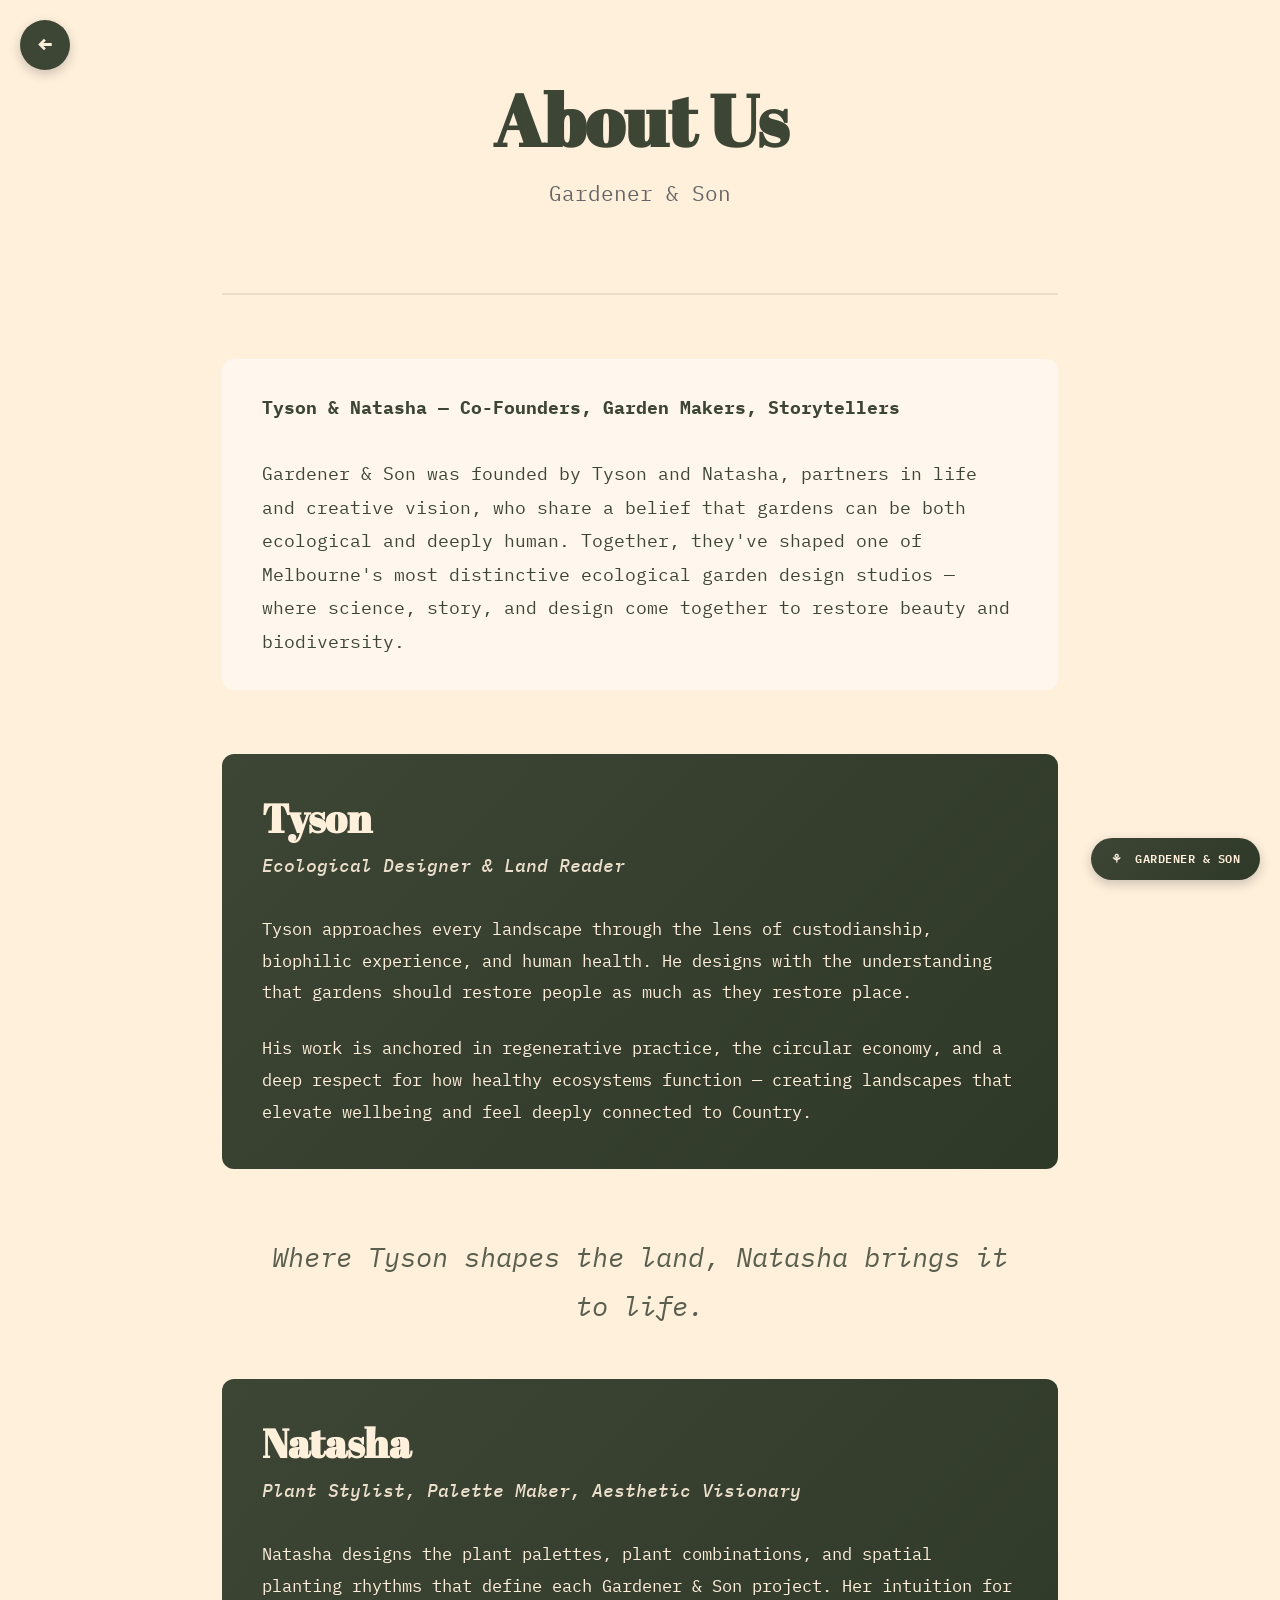
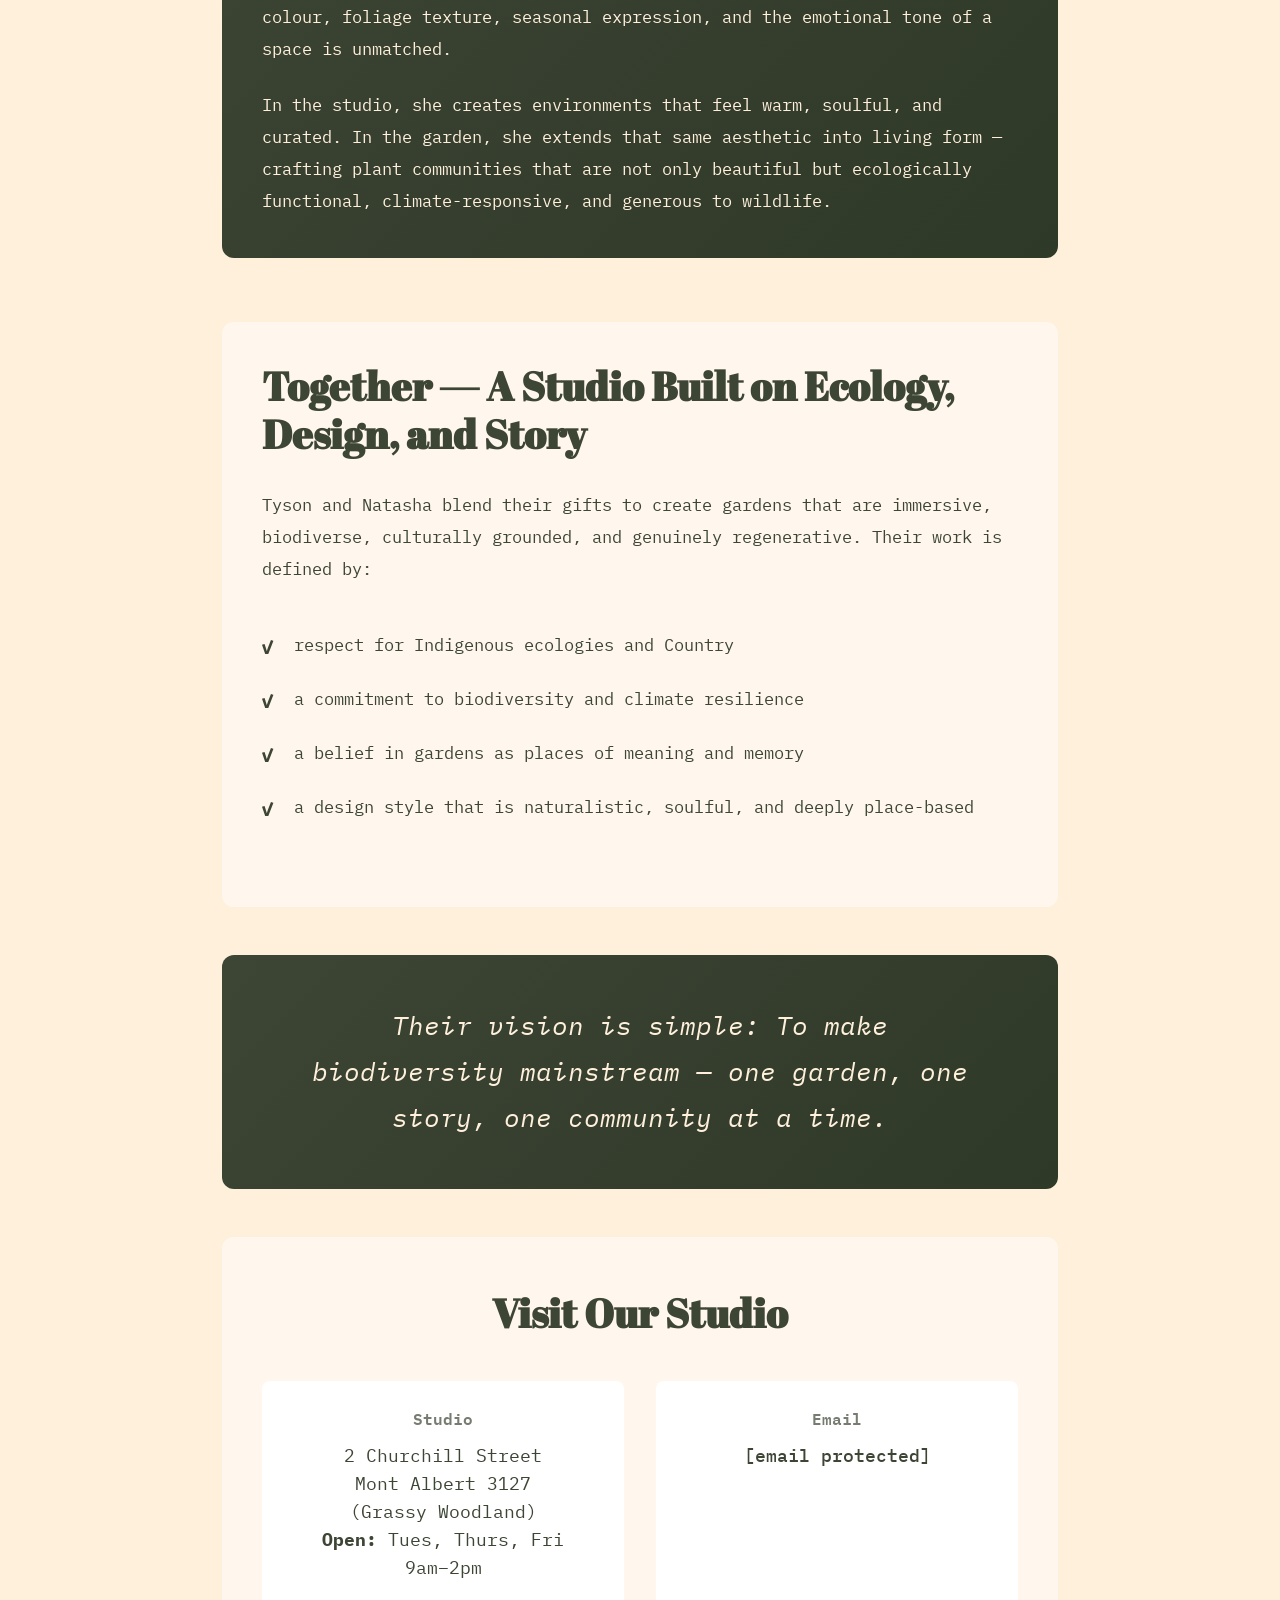
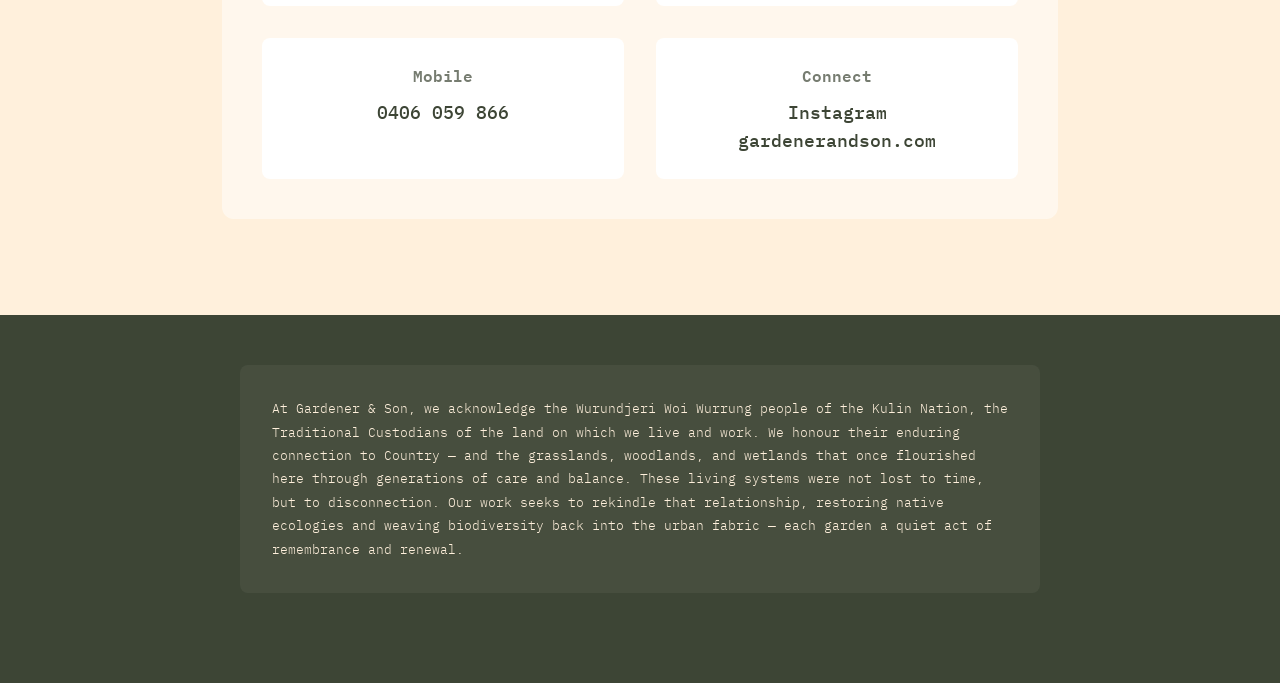
==== about.html @ 7e611cc6 "Create about.html" ====
<!DOCTYPE html>
<html lang="en">
<head>
  <meta charset="UTF-8"/>
  <meta name="viewport" content="width=device-width, initial-scale=1.0"/>
  
  <!-- PWA Configuration -->
  <link rel="manifest" href="manifest.json">
  <meta name="theme-color" content="#3d4535">
  <meta name="apple-mobile-web-app-capable" content="yes">
  <meta name="apple-mobile-web-app-status-bar-style" content="black-translucent">
  <meta name="apple-mobile-web-app-title" content="Ecological Garden">
  <link rel="apple-touch-icon" href="icon-192.png">
  
  <title>About Us | Gardener & Son</title>
  <link
    href="https://fonts.googleapis.com/css2?family=Abril+Fatface&family=IBM+Plex+Mono:wght@300;400;500;700&display=swap"
    rel="stylesheet"
  />
  <style>
    * {
      margin: 0;
      padding: 0;
      box-sizing: border-box;
    }

    body {
      font-family: "IBM Plex Mono", monospace;
      background-color: #fff0dc;
      color: #3d4535;
      line-height: 1.8;
      -webkit-font-smoothing: antialiased;
      -moz-osx-font-smoothing: grayscale;
    }

    /* Back Button */
    .back-button {
      position: fixed;
      top: 20px;
      left: 20px;
      z-index: 1000;
      width: 50px;
      height: 50px;
      background-color: #3d4535;
      border-radius: 50%;
      display: flex;
      justify-content: center;
      align-items: center;
      cursor: pointer;
      transition: all 0.3s ease;
      box-shadow: 0 4px 12px rgba(0, 0, 0, 0.2);
      text-decoration: none;
      color: #fff0dc;
      font-size: 24px;
      font-weight: bold;
    }

    .back-button:hover {
      transform: scale(1.05);
      background-color: #2f3928;
    }

    /* Brand Badge */
    .brand-badge {
      position: fixed;
      bottom: 20px;
      right: 20px;
      background: linear-gradient(135deg, #3d4535 0%, #2f3928 100%);
      color: #fff0dc;
      padding: 10px 20px;
      border-radius: 50px;
      font-size: 0.75rem;
      font-weight: 600;
      text-decoration: none;
      box-shadow: 0 4px 12px rgba(0, 0, 0, 0.2);
      z-index: 999;
      transition: all 0.3s ease;
      letter-spacing: 0.5px;
      text-transform: uppercase;
    }

    .brand-badge:hover {
      transform: scale(1.05);
      box-shadow: 0 6px 16px rgba(0, 0, 0, 0.3);
    }

    .brand-badge::before {
      content: "⚘ ";
      margin-right: 5px;
    }

    /* Container */
    .container {
      max-width: 900px;
      margin: 0 auto;
      padding: 5rem 2rem 3rem;
    }

    /* Hero Section */
    .hero {
      text-align: center;
      margin-bottom: 4rem;
      padding-bottom: 3rem;
      border-bottom: 2px solid rgba(61, 69, 53, 0.1);
    }

    h1 {
      font-family: "Abril Fatface", serif;
      font-size: clamp(2.5rem, 8vw, 4.5rem);
      color: #3d4535;
      margin-bottom: 1rem;
      letter-spacing: 0px;
      line-height: 1.1;
    }

    .subtitle {
      font-size: clamp(1rem, 2.5vw, 1.3rem);
      color: #666;
      font-weight: 400;
      margin-bottom: 2rem;
    }

    /* Intro Section */
    .intro {
      background: rgba(255, 255, 255, 0.5);
      padding: 2rem 2.5rem;
      border-radius: 12px;
      margin-bottom: 4rem;
      font-size: 1.1rem;
      line-height: 1.9;
    }

    /* Profile Sections */
    .profile {
      margin-bottom: 4rem;
      padding: 2.5rem;
      background: linear-gradient(135deg, #3d4535 0%, #2f3928 100%);
      color: #fff0dc;
      border-radius: 12px;
    }

    .profile h2 {
      font-family: "Abril Fatface", serif;
      font-size: clamp(1.8rem, 5vw, 2.5rem);
      margin-bottom: 0.5rem;
      letter-spacing: 0px;
      line-height: 1.2;
    }

    .profile h3 {
      font-size: 1.1rem;
      font-weight: 500;
      margin-bottom: 2rem;
      opacity: 0.9;
      font-style: italic;
    }

    .profile p {
      font-size: 1.05rem;
      line-height: 1.9;
      margin-bottom: 1.5rem;
    }

    .profile p:last-child {
      margin-bottom: 0;
    }

    /* Transition text between profiles */
    .transition-text {
      text-align: center;
      font-size: clamp(1.3rem, 3vw, 1.7rem);
      font-style: italic;
      color: #3d4535;
      margin: 3rem 0;
      padding: 0 2rem;
      opacity: 0.85;
    }

    /* Together Section */
    .together {
      background: rgba(255, 255, 255, 0.5);
      padding: 2.5rem;
      border-radius: 12px;
      margin-bottom: 3rem;
    }

    .together h2 {
      font-family: "Abril Fatface", serif;
      font-size: clamp(1.8rem, 5vw, 2.5rem);
      color: #3d4535;
      margin-bottom: 2rem;
      letter-spacing: 0px;
      line-height: 1.2;
    }

    .together p {
      font-size: 1.05rem;
      line-height: 1.9;
      margin-bottom: 1.5rem;
    }

    .together ul {
      list-style: none;
      padding: 0;
      margin: 2rem 0;
    }

    .together ul li {
      font-size: 1.05rem;
      line-height: 1.8;
      padding: 0.75rem 0;
      padding-left: 2rem;
      position: relative;
    }

    .together ul li::before {
      content: "✓";
      position: absolute;
      left: 0;
      color: #3d4535;
      font-weight: bold;
      font-size: 1.2rem;
    }

    /* Vision */
    .vision {
      text-align: center;
      padding: 3rem 2rem;
      background: linear-gradient(135deg, #3d4535 0%, #2f3928 100%);
      color: #fff0dc;
      border-radius: 12px;
      margin-bottom: 3rem;
    }

    .vision p {
      font-size: clamp(1.2rem, 3vw, 1.6rem);
      line-height: 1.8;
      font-style: italic;
      max-width: 700px;
      margin: 0 auto;
    }

    /* Contact Info Section */
    .contact-info-section {
      background: rgba(255, 255, 255, 0.5);
      padding: 2.5rem;
      border-radius: 12px;
      margin-bottom: 3rem;
      text-align: center;
    }

    .contact-info-section h2 {
      font-family: "Abril Fatface", serif;
      font-size: clamp(1.8rem, 5vw, 2.5rem);
      color: #3d4535;
      margin-bottom: 2rem;
      letter-spacing: 0px;
    }

    .contact-details {
      display: grid;
      grid-template-columns: repeat(auto-fit, minmax(250px, 1fr));
      gap: 2rem;
      margin-top: 2rem;
    }

    .contact-item {
      padding: 1.5rem;
      background: white;
      border-radius: 8px;
    }

    .contact-item h3 {
      font-size: 1rem;
      font-weight: 600;
      margin-bottom: 0.5rem;
      opacity: 0.7;
    }

    .contact-item p {
      font-size: 1.1rem;
      line-height: 1.6;
    }

    .contact-item a {
      color: #3d4535;
      text-decoration: none;
      font-weight: 500;
    }

    .contact-item a:hover {
      opacity: 0.7;
    }

    /* Footer - matching evc-map page exactly */
    footer {
      margin-top: 0;
      padding: 50px 20px;
      background-color: #3d4535;
      color: #fff0dc;
      text-align: center;
    }

    footer .acknowledgement {
      max-width: 800px;
      margin: 0 auto;
      padding: 2rem;
      background-color: rgba(255, 240, 220, 0.05);
      border-radius: 8px;
      text-align: left;
      line-height: 1.8;
    }

    footer .acknowledgement p {
      font-size: 13px;
      line-height: 1.8;
      margin-bottom: 30px;
      font-weight: 300;
    }

    footer .acknowledgement p:last-child {
      margin-bottom: 0;
    }

    footer > p {
      margin-top: 40px;
      font-size: 12px;
      opacity: 0.8;
    }

    footer a {
      color: #fff0dc;
      text-decoration: underline;
      transition: opacity 0.2s ease;
    }

    footer a:hover {
      opacity: 0.8;
    }



    /* Responsive */
    @media (max-width: 768px) {
      .container {
        padding: 4rem 1.5rem 2rem;
      }

      .intro, .profile, .together, .contact-info-section {
        padding: 1.5rem;
      }

      .profile h3 {
        font-size: 1rem;
      }

      .transition-text {
        font-size: 1.2rem;
        margin: 2rem 0;
      }

      .back-button {
        width: 45px;
        height: 45px;
        font-size: 20px;
      }

      .brand-badge {
        bottom: 15px;
        right: 15px;
        font-size: 0.7rem;
        padding: 8px 16px;
      }

      .contact-details {
        grid-template-columns: 1fr;
        gap: 1rem;
      }

      footer {
        padding: 40px 15px;
      }

      footer .acknowledgement {
        padding: 1.5rem;
        margin: 0 auto;
      }

      footer .acknowledgement p {
        font-size: 14px;
        line-height: 1.7;
        margin-bottom: 20px;
      }

      footer > p {
        font-size: 13px;
        margin-top: 30px;
        padding: 0 10px;
      }
    }

    @media (max-width: 480px) {
      .container {
        padding: 3.5rem 1rem 2rem;
      }

      .intro, .profile, .together, .contact-info-section {
        padding: 1.2rem;
      }

      .transition-text {
        font-size: 1.1rem;
      }

      footer .acknowledgement {
        padding: 1.2rem;
      }

      footer .acknowledgement p {
        font-size: 13px;
        margin-bottom: 15px;
      }

      footer > p {
        font-size: 12px;
      }
    }
  </style>
</head>
<body>
  <a href="index.html" class="back-button">←</a>
  <a href="https://www.gardenerandson.com" target="_blank" class="brand-badge">Gardener & Son</a>

  <div class="container">
    <div class="hero">
      <h1>About Us</h1>
      <p class="subtitle">Gardener & Son</p>
    </div>

    <div class="intro">
      <p><strong>Tyson & Natasha — Co-Founders, Garden Makers, Storytellers</strong></p><br>
      <p>Gardener & Son was founded by Tyson and Natasha, partners in life and creative vision, who share a belief that gardens can be both ecological and deeply human. Together, they've shaped one of Melbourne's most distinctive ecological garden design studios — where science, story, and design come together to restore beauty and biodiversity.</p>
    </div>

    <div class="profile">
      <h2>Tyson</h2>
      <h3>Ecological Designer & Land Reader</h3>
      <p>Tyson approaches every landscape through the lens of custodianship, biophilic experience, and human health. He designs with the understanding that gardens should restore people as much as they restore place.</p>
      <p>His work is anchored in regenerative practice, the circular economy, and a deep respect for how healthy ecosystems function — creating landscapes that elevate wellbeing and feel deeply connected to Country.</p>
    </div>

    <p class="transition-text">Where Tyson shapes the land, Natasha brings it to life.</p>

    <div class="profile">
      <h2>Natasha</h2>
      <h3>Plant Stylist, Palette Maker, Aesthetic Visionary</h3>
      <p>Natasha designs the plant palettes, plant combinations, and spatial planting rhythms that define each Gardener & Son project. Her intuition for colour, foliage texture, seasonal expression, and the emotional tone of a space is unmatched.</p>
      <p>In the studio, she creates environments that feel warm, soulful, and curated. In the garden, she extends that same aesthetic into living form — crafting plant communities that are not only beautiful but ecologically functional, climate-responsive, and generous to wildlife.</p>
    </div>

    <div class="together">
      <h2>Together — A Studio Built on Ecology, Design, and Story</h2>
      <p>Tyson and Natasha blend their gifts to create gardens that are immersive, biodiverse, culturally grounded, and genuinely regenerative. Their work is defined by:</p>
      <ul>
        <li>respect for Indigenous ecologies and Country</li>
        <li>a commitment to biodiversity and climate resilience</li>
        <li>a belief in gardens as places of meaning and memory</li>
        <li>a design style that is naturalistic, soulful, and deeply place-based</li>
      </ul>
    </div>

    <div class="vision">
      <p>Their vision is simple: To make biodiversity mainstream — one garden, one story, one community at a time.</p>
    </div>

    <div class="contact-info-section">
      <h2>Visit Our Studio</h2>
      <div class="contact-details">
        <div class="contact-item">
          <h3>Studio</h3>
          <p>2 Churchill Street<br>Mont Albert 3127<br>(Grassy Woodland)</p>
          <p><strong>Open:</strong> Tues, Thurs, Fri<br>9am–2pm</p>
          
        </div>
        <div class="contact-item">
          <h3>Email</h3>
          <p><a href="/cdn-cgi/l/email-protection#6e060b0202012e090f1c0a0b000b1c0f000a1d0100400d0103"><span class="__cf_email__" data-cfemail="dbb3beb7b7b49bbcbaa9bfbeb5bea9bab5bfa8b4b5f5b8b4b6">[email&#160;protected]</span></a></p>
        </div>
        <div class="contact-item">
          <h3>Mobile</h3>
          <p><a href="tel:0406059866">0406 059 866</a></p>
        </div>
        <div class="contact-item">
          <h3>Connect</h3>
          <p>
            <a href="https://www.instagram.com/gardenerandson/" target="_blank">Instagram</a><br>
            <a href="https://www.gardenerandson.com" target="_blank">gardenerandson.com</a>
          </p>
        </div>
      </div>
    </div>
  </div>

  <!-- Footer - exact match from evc-map page -->
  <footer id="footer">
    <div class="acknowledgement">
      <p>
        At Gardener & Son, we acknowledge the Wurundjeri Woi Wurrung people of the Kulin Nation, the Traditional Custodians of the land on which we live and work. We honour their enduring connection to Country — and the grasslands, woodlands, and wetlands that once flourished here through generations of care and balance. These living systems were not lost to time, but to disconnection. Our work seeks to rekindle that relationship, restoring native ecologies and weaving biodiversity back into the urban fabric — each garden a quiet act of remembrance and renewal.
      </p>
    </div>
    <p>
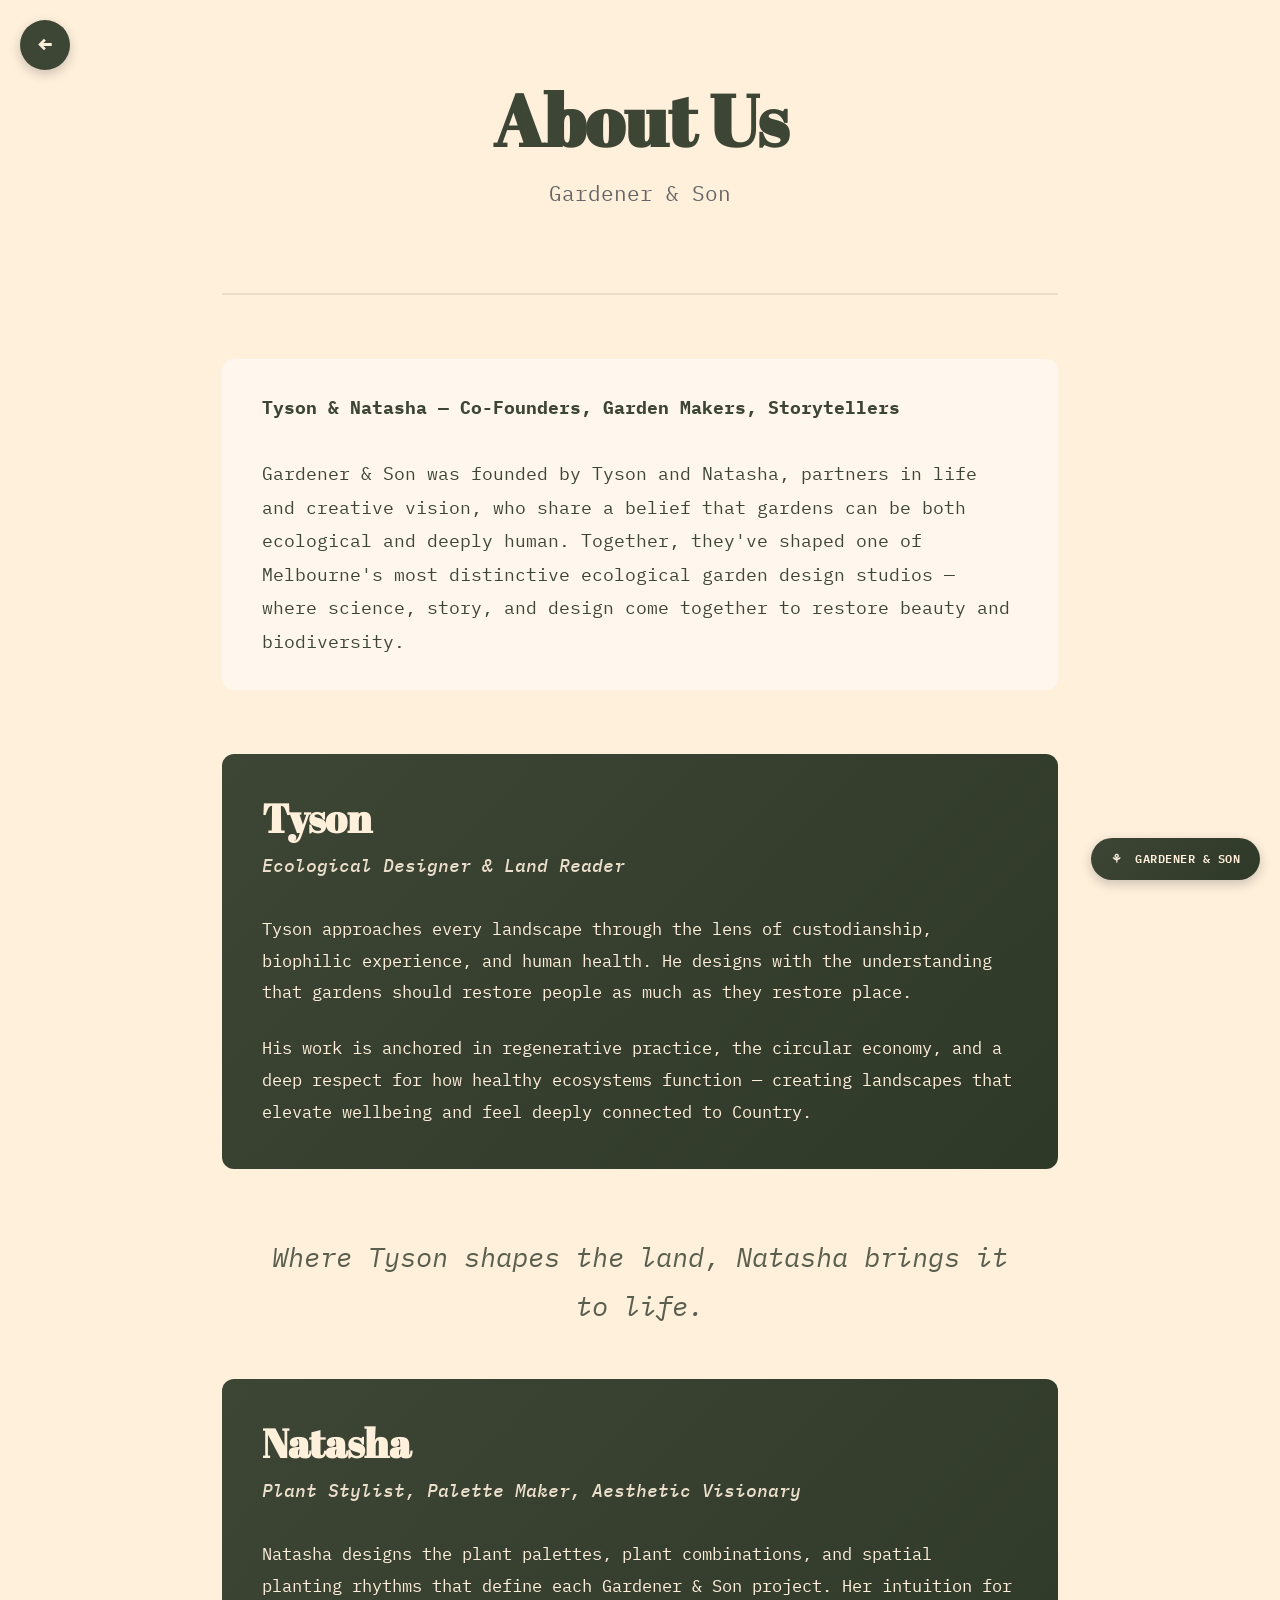
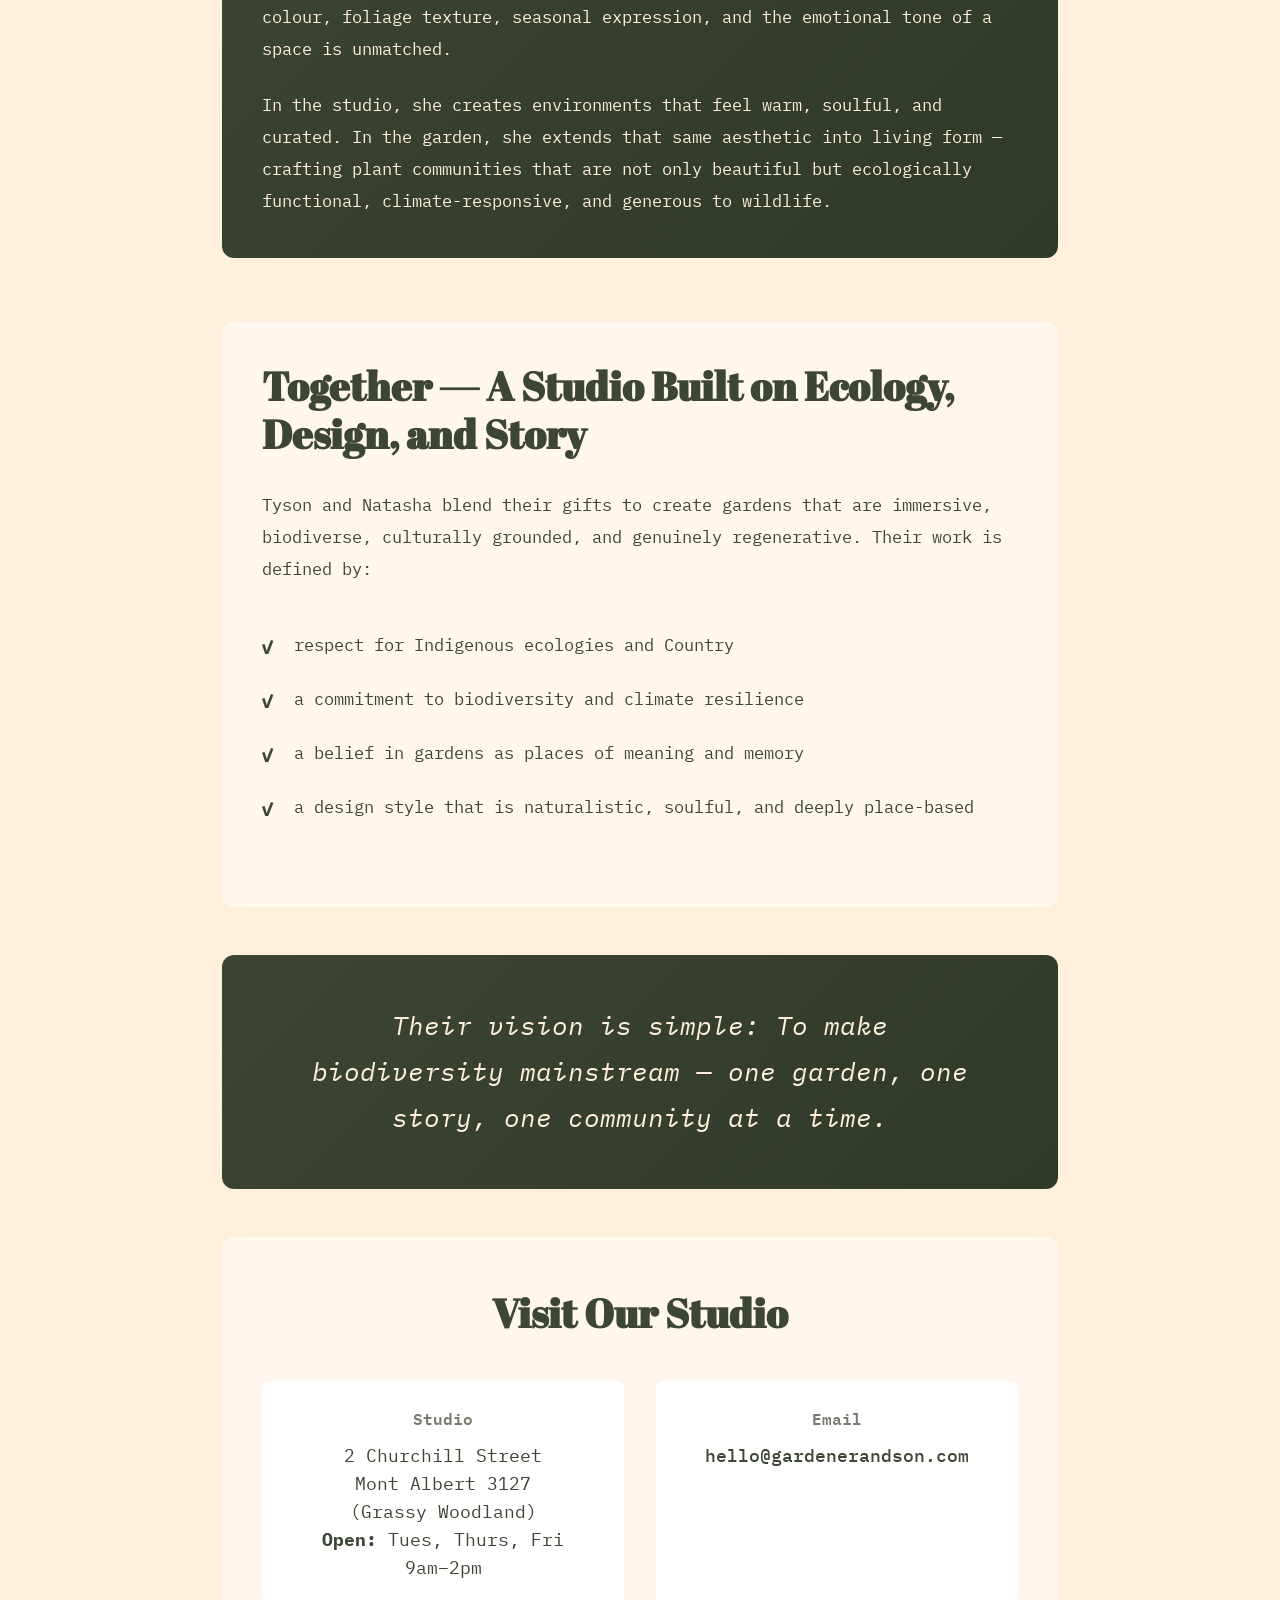
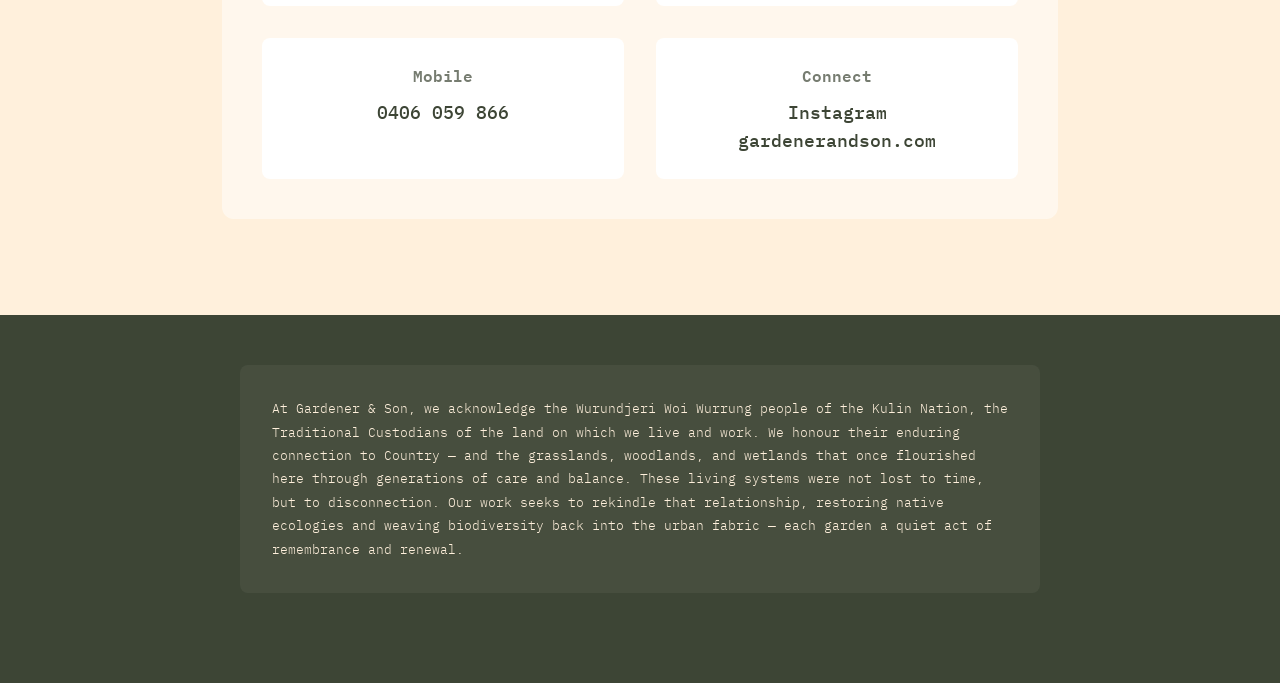
==== commit 17bb4c22: "Fix broken email links in about and contact pages - Replace Cloudflare email-protection URLs with pl" ====
--- a/about.html
+++ b/about.html
@@ -484,7 +484,7 @@
         </div>
         <div class="contact-item">
           <h3>Email</h3>
-          <p><a href="/cdn-cgi/l/email-protection#6e060b0202012e090f1c0a0b000b1c0f000a1d0100400d0103"><span class="__cf_email__" data-cfemail="dbb3beb7b7b49bbcbaa9bfbeb5bea9bab5bfa8b4b5f5b8b4b6">[email&#160;protected]</span></a></p>
+          <p><a href="mailto:hello@gardenerandson.com">hello@gardenerandson.com</a></p>
         </div>
         <div class="contact-item">
           <h3>Mobile</h3>
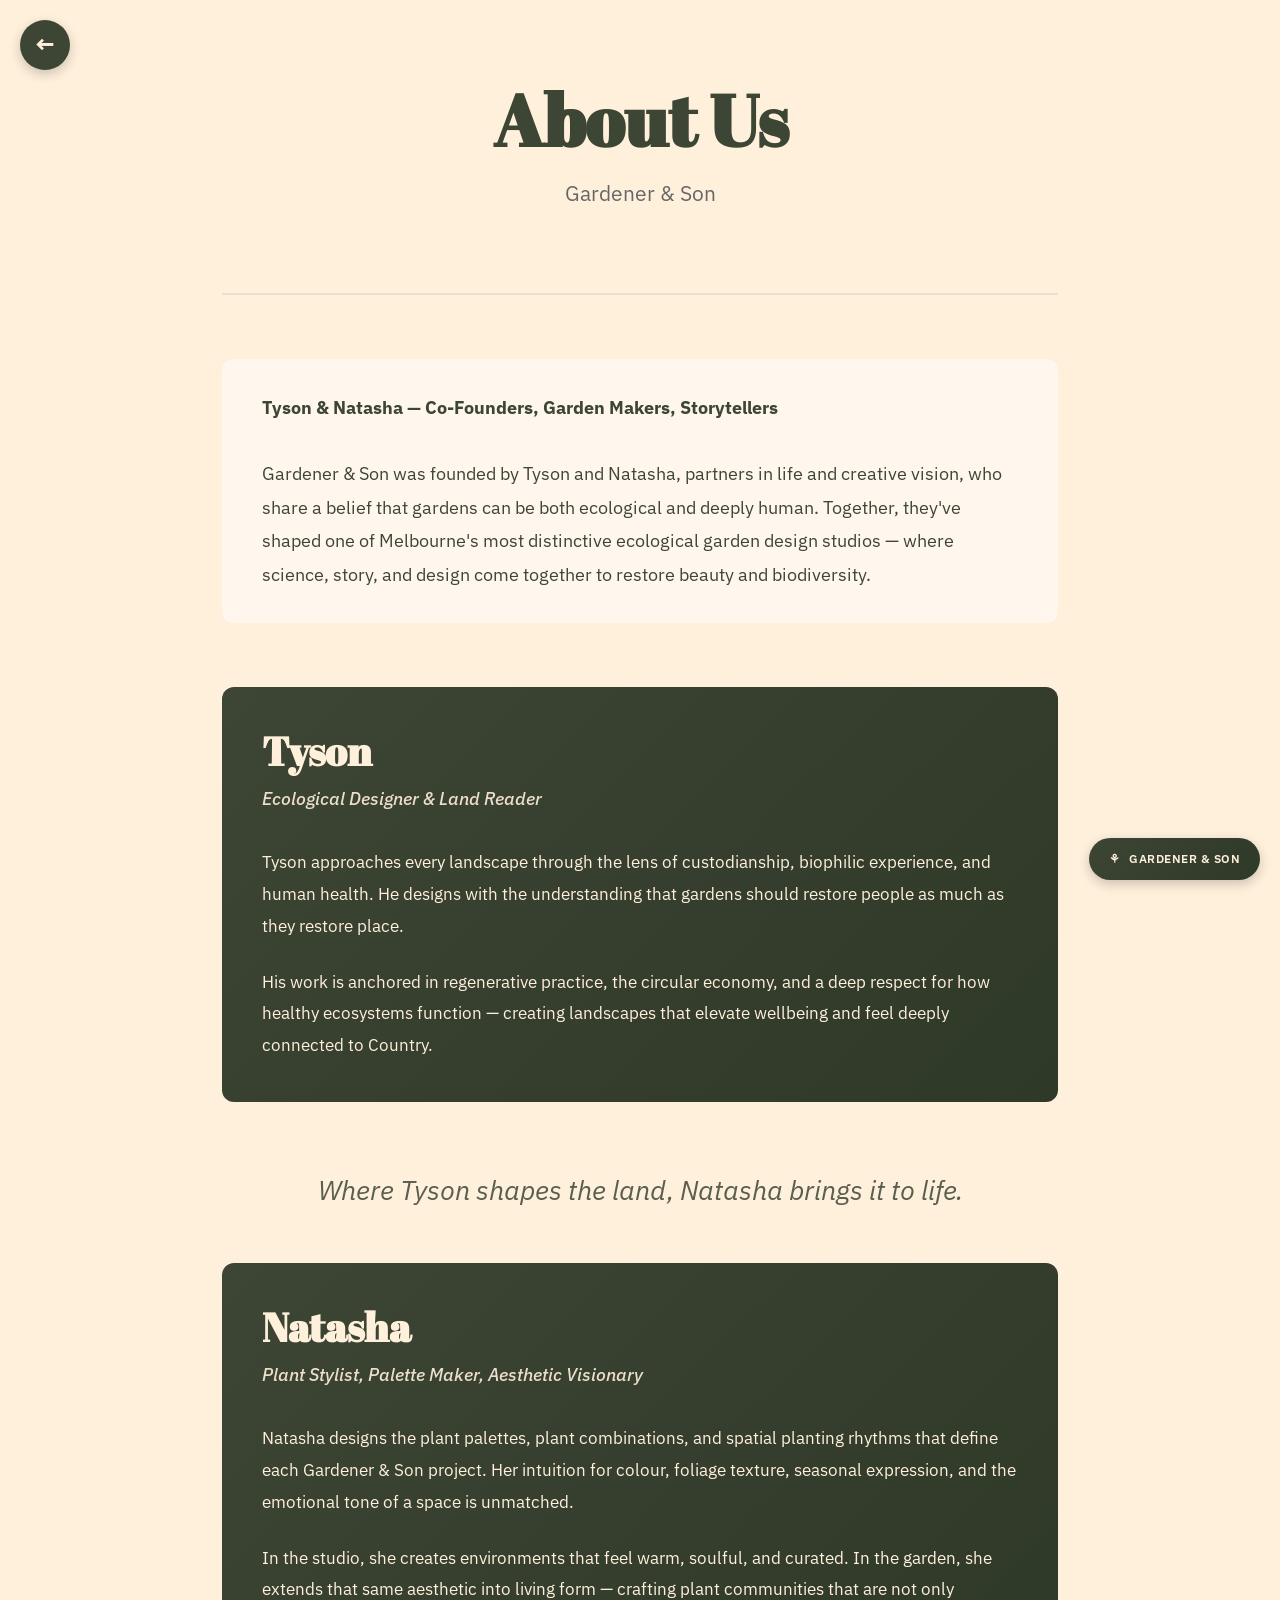
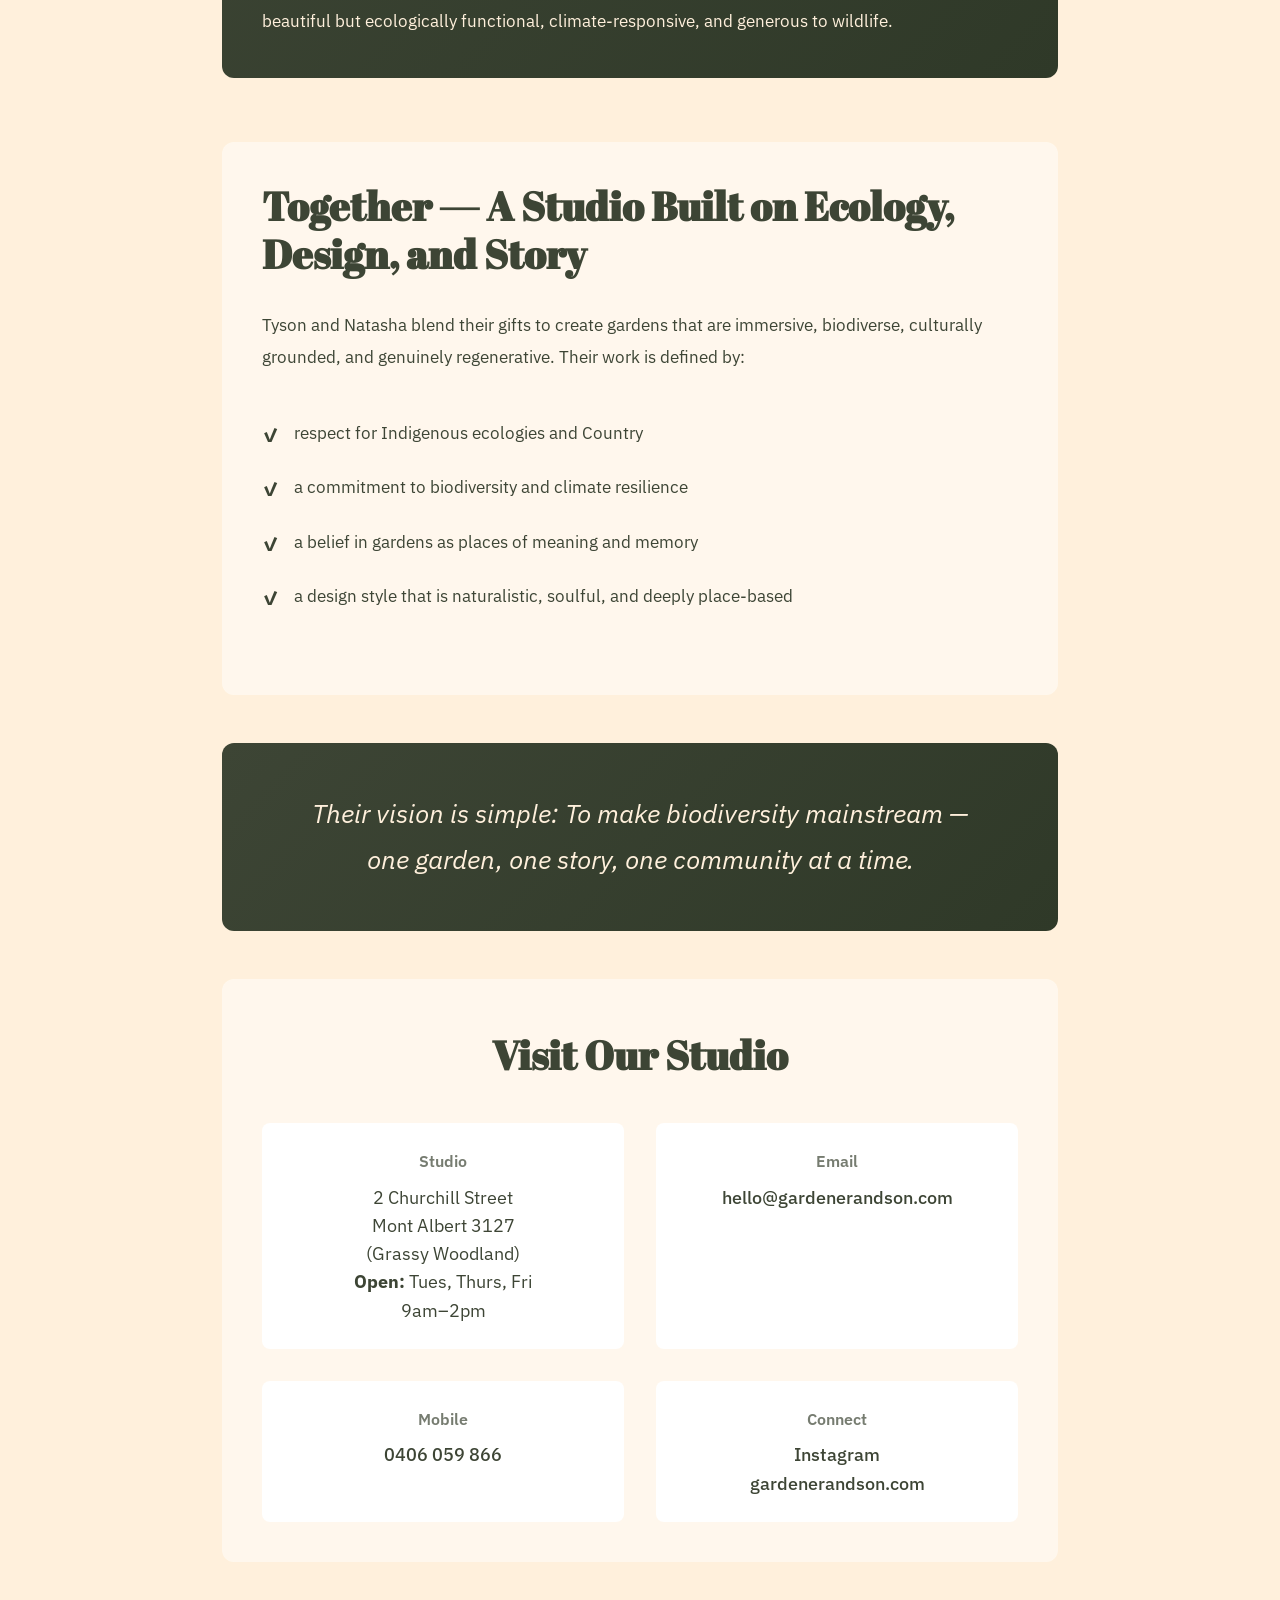
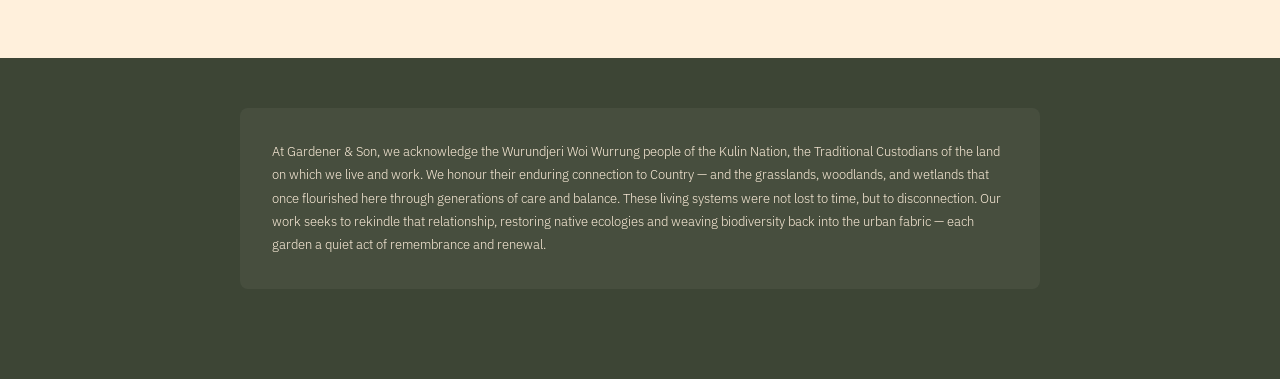
==== commit e4a6e1d6: "Load IBM Plex Sans and fix body font (Brand Fix #6) - Add IBM Plex Sans to Google Fonts import (all " ====
--- a/about.html
+++ b/about.html
@@ -14,7 +14,7 @@
   
   <title>About Us | Gardener & Son</title>
   <link
-    href="https://fonts.googleapis.com/css2?family=Abril+Fatface&family=IBM+Plex+Mono:wght@300;400;500;700&display=swap"
+    href="https://fonts.googleapis.com/css2?family=Abril+Fatface&family=IBM+Plex+Sans:wght@300;400;500;600;700&family=IBM+Plex+Mono:wght@300;400;500;700&display=swap"
     rel="stylesheet"
   />
   <style>
@@ -25,7 +25,7 @@
     }
 
     body {
-      font-family: "IBM Plex Mono", monospace;
+      font-family: "IBM Plex Sans", sans-serif;
       background-color: #fff0dc;
       color: #3d4535;
       line-height: 1.8;
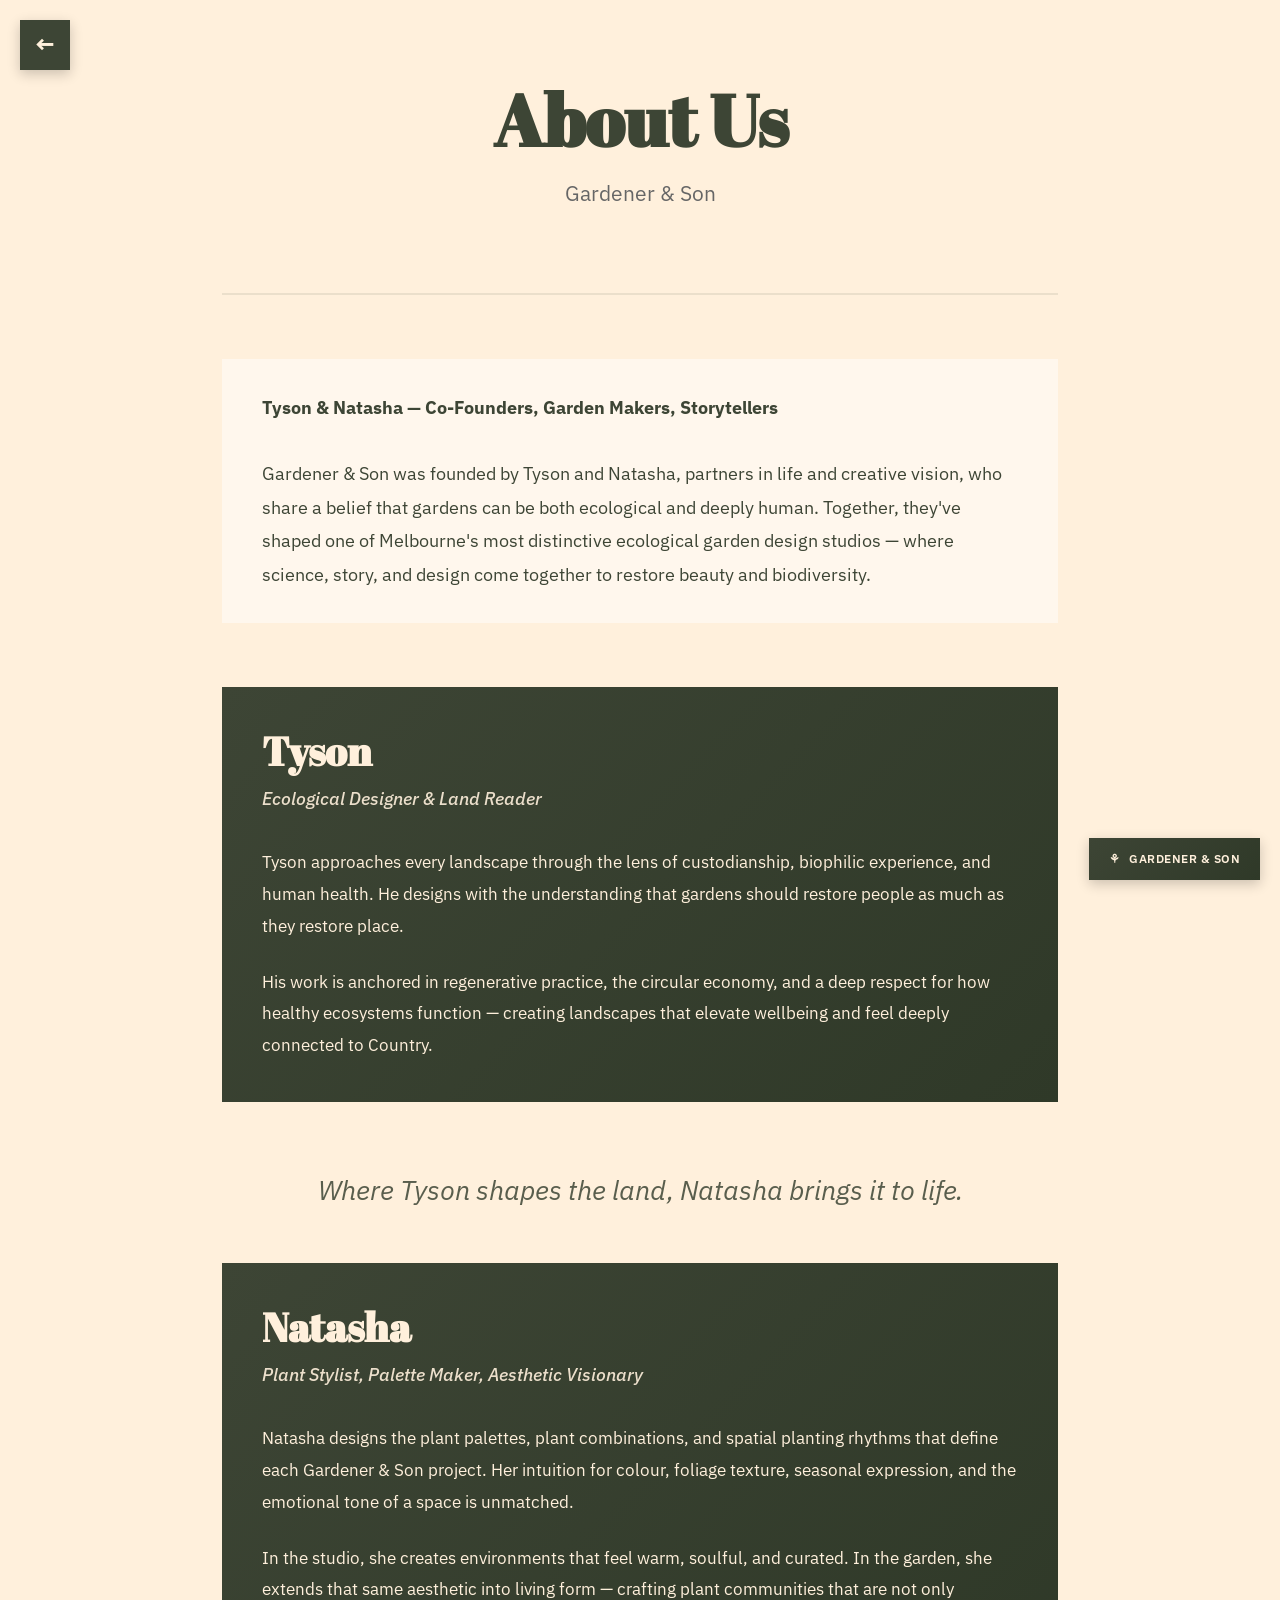
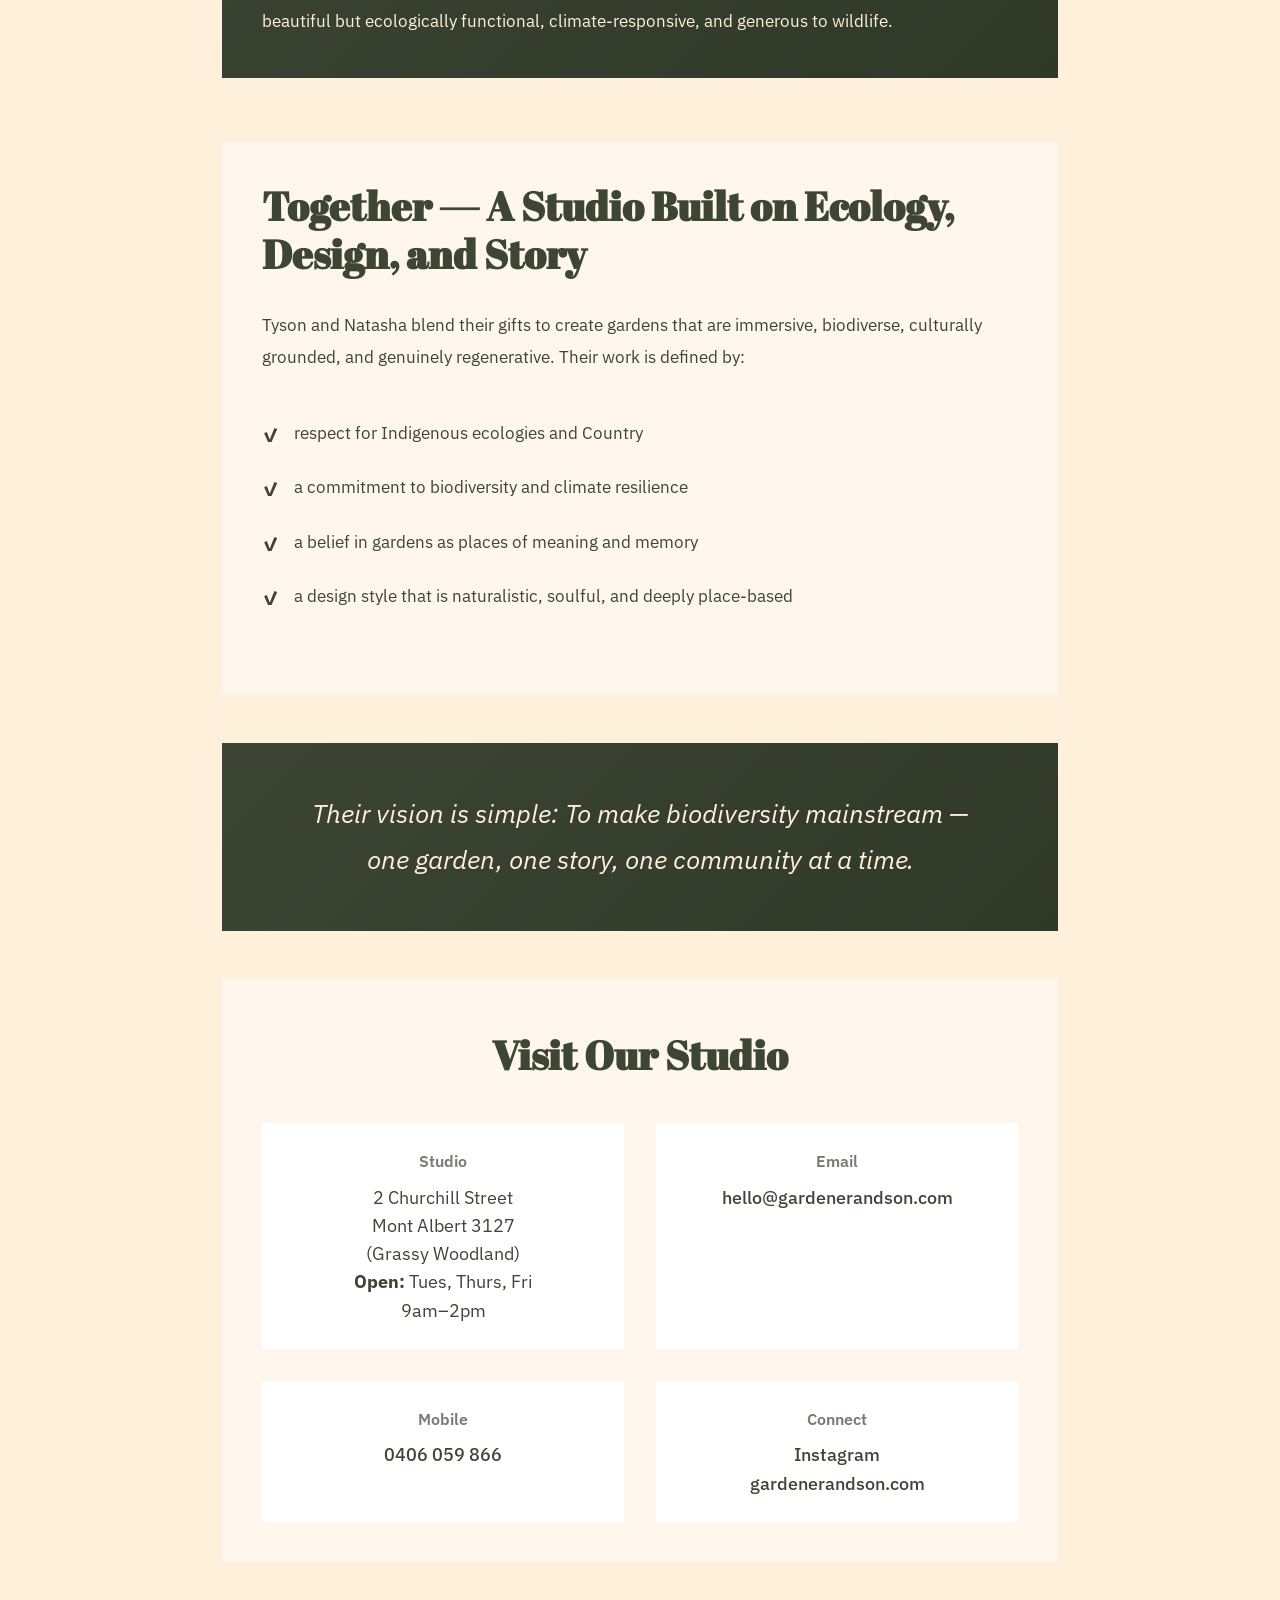
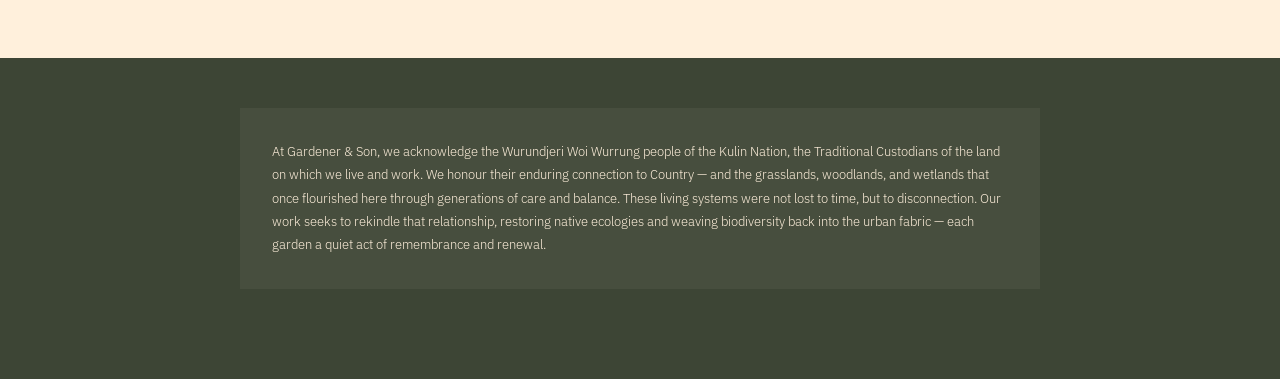
==== commit ef619007: "Fix all border-radius violations in explore, about, contact (Brand Fix) explore.html — 15 fixes: - E" ====
--- a/about.html
+++ b/about.html
@@ -42,7 +42,7 @@
       width: 50px;
       height: 50px;
       background-color: #3d4535;
-      border-radius: 50%;
+      border-radius: 0;
       display: flex;
       justify-content: center;
       align-items: center;
@@ -68,7 +68,7 @@
       background: linear-gradient(135deg, #3d4535 0%, #2f3928 100%);
       color: #fff0dc;
       padding: 10px 20px;
-      border-radius: 50px;
+      border-radius: 0;
       font-size: 0.75rem;
       font-weight: 600;
       text-decoration: none;
@@ -124,7 +124,7 @@
     .intro {
       background: rgba(255, 255, 255, 0.5);
       padding: 2rem 2.5rem;
-      border-radius: 12px;
+      border-radius: 0;
       margin-bottom: 4rem;
       font-size: 1.1rem;
       line-height: 1.9;
@@ -136,7 +136,7 @@
       padding: 2.5rem;
       background: linear-gradient(135deg, #3d4535 0%, #2f3928 100%);
       color: #fff0dc;
-      border-radius: 12px;
+      border-radius: 0;
     }
 
     .profile h2 {
@@ -180,7 +180,7 @@
     .together {
       background: rgba(255, 255, 255, 0.5);
       padding: 2.5rem;
-      border-radius: 12px;
+      border-radius: 0;
       margin-bottom: 3rem;
     }
 
@@ -228,7 +228,7 @@
       padding: 3rem 2rem;
       background: linear-gradient(135deg, #3d4535 0%, #2f3928 100%);
       color: #fff0dc;
-      border-radius: 12px;
+      border-radius: 0;
       margin-bottom: 3rem;
     }
 
@@ -244,7 +244,7 @@
     .contact-info-section {
       background: rgba(255, 255, 255, 0.5);
       padding: 2.5rem;
-      border-radius: 12px;
+      border-radius: 0;
       margin-bottom: 3rem;
       text-align: center;
     }
@@ -267,7 +267,7 @@
     .contact-item {
       padding: 1.5rem;
       background: white;
-      border-radius: 8px;
+      border-radius: 0;
     }
 
     .contact-item h3 {
@@ -306,7 +306,7 @@
       margin: 0 auto;
       padding: 2rem;
       background-color: rgba(255, 240, 220, 0.05);
-      border-radius: 8px;
+      border-radius: 0;
       text-align: left;
       line-height: 1.8;
     }
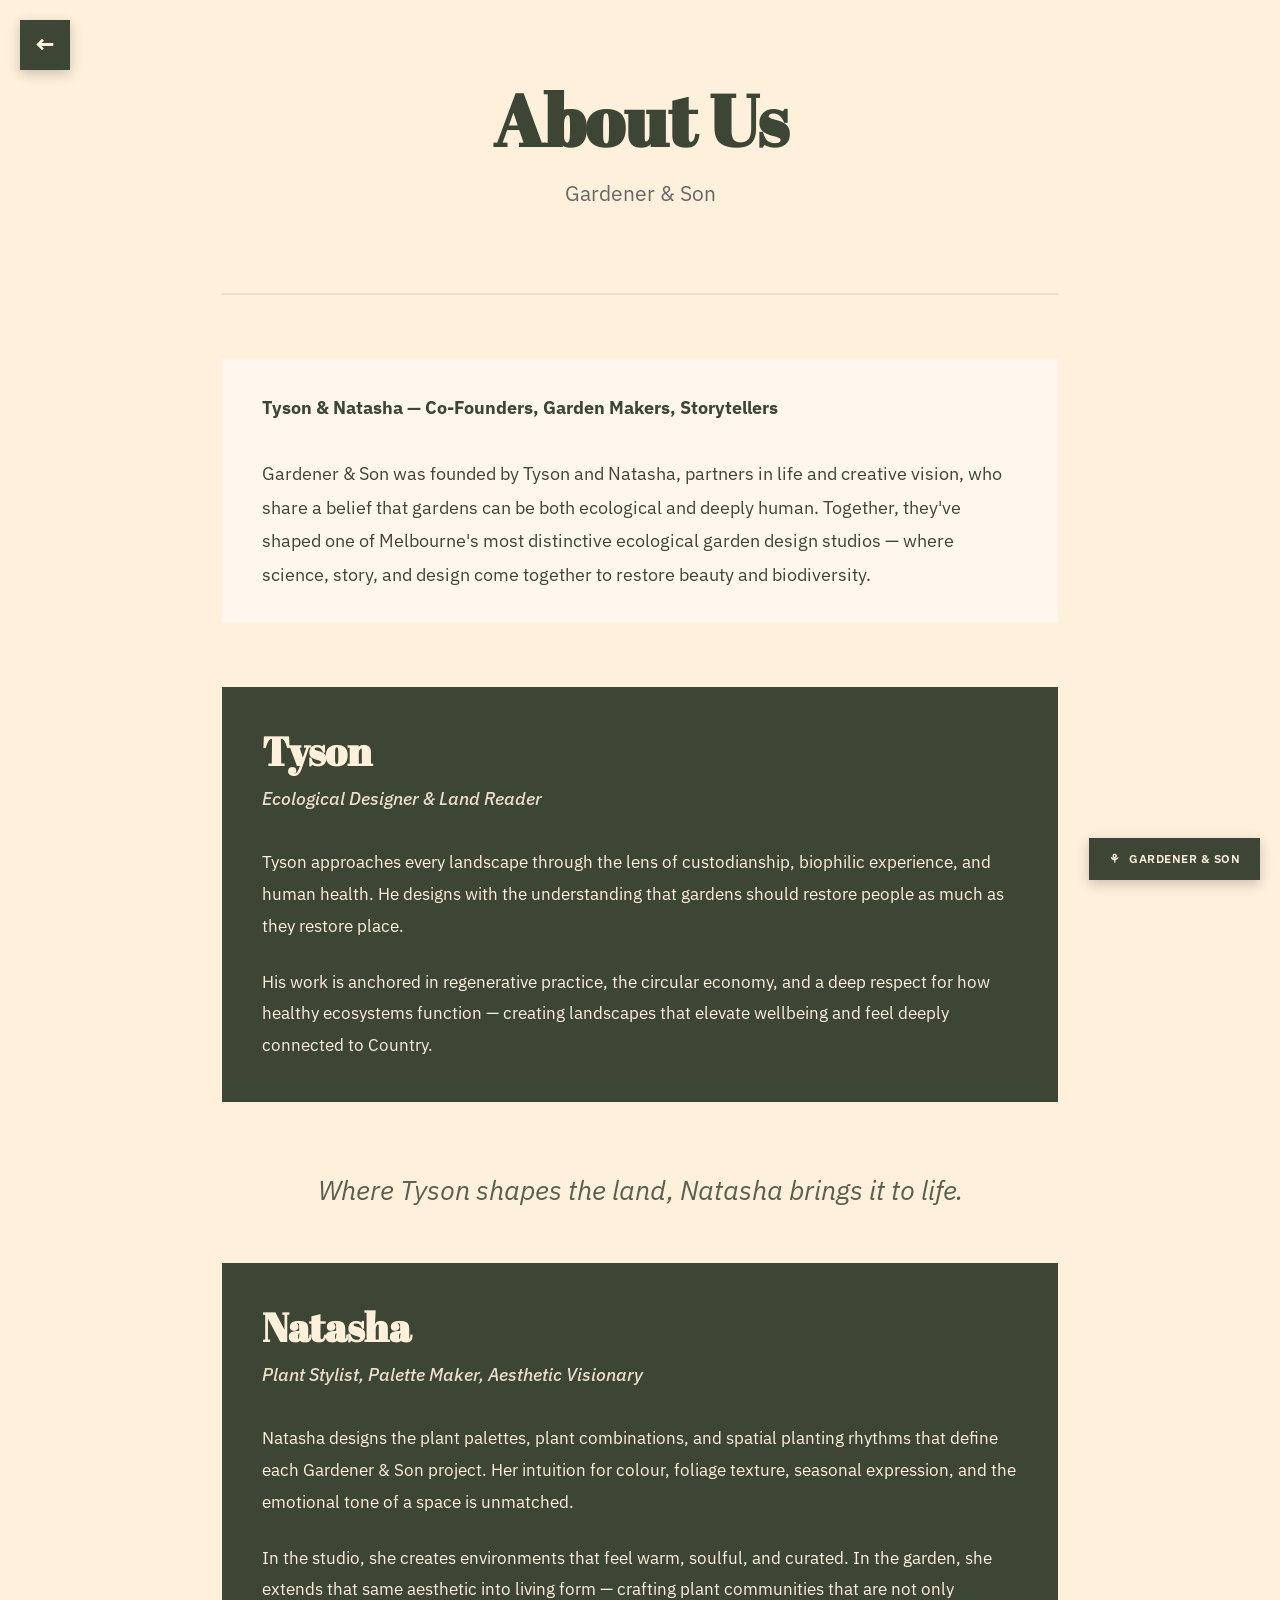
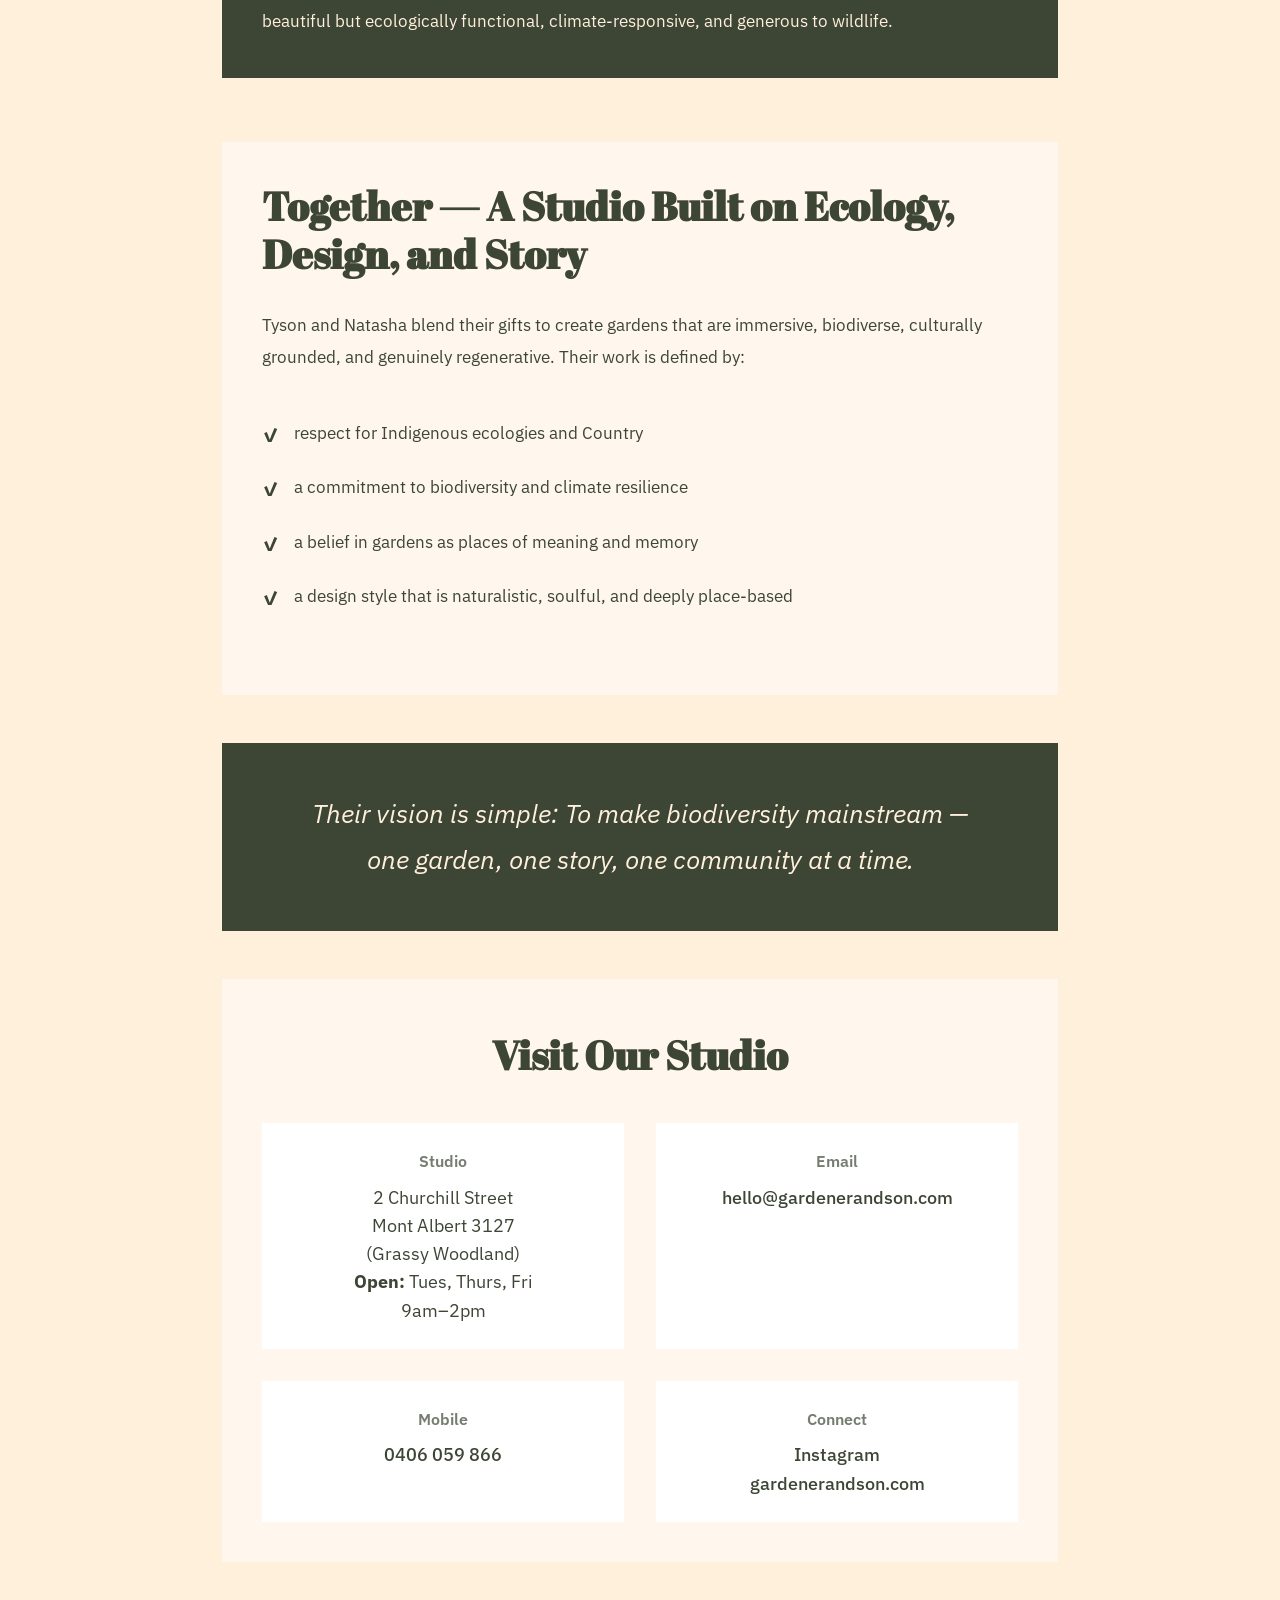
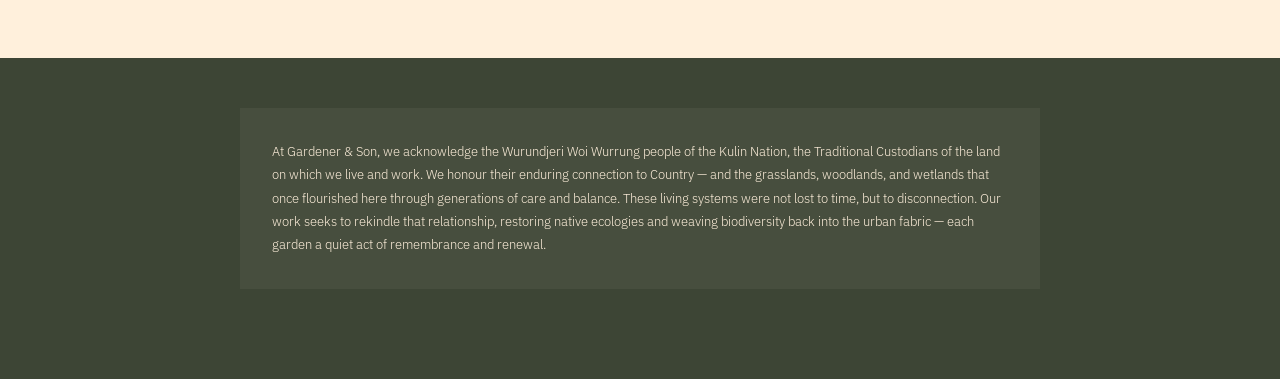
==== commit b8b8d27e: "Fix remaining border-radius and gradient violations (Brand Fix) - evc-fetch.js: 14 border-radius inl" ====
--- a/about.html
+++ b/about.html
@@ -65,7 +65,7 @@
       position: fixed;
       bottom: 20px;
       right: 20px;
-      background: linear-gradient(135deg, #3d4535 0%, #2f3928 100%);
+      background-color: #3d4535;
       color: #fff0dc;
       padding: 10px 20px;
       border-radius: 0;
@@ -134,7 +134,7 @@
     .profile {
       margin-bottom: 4rem;
       padding: 2.5rem;
-      background: linear-gradient(135deg, #3d4535 0%, #2f3928 100%);
+      background-color: #3d4535;
       color: #fff0dc;
       border-radius: 0;
     }
@@ -226,7 +226,7 @@
     .vision {
       text-align: center;
       padding: 3rem 2rem;
-      background: linear-gradient(135deg, #3d4535 0%, #2f3928 100%);
+      background-color: #3d4535;
       color: #fff0dc;
       border-radius: 0;
       margin-bottom: 3rem;
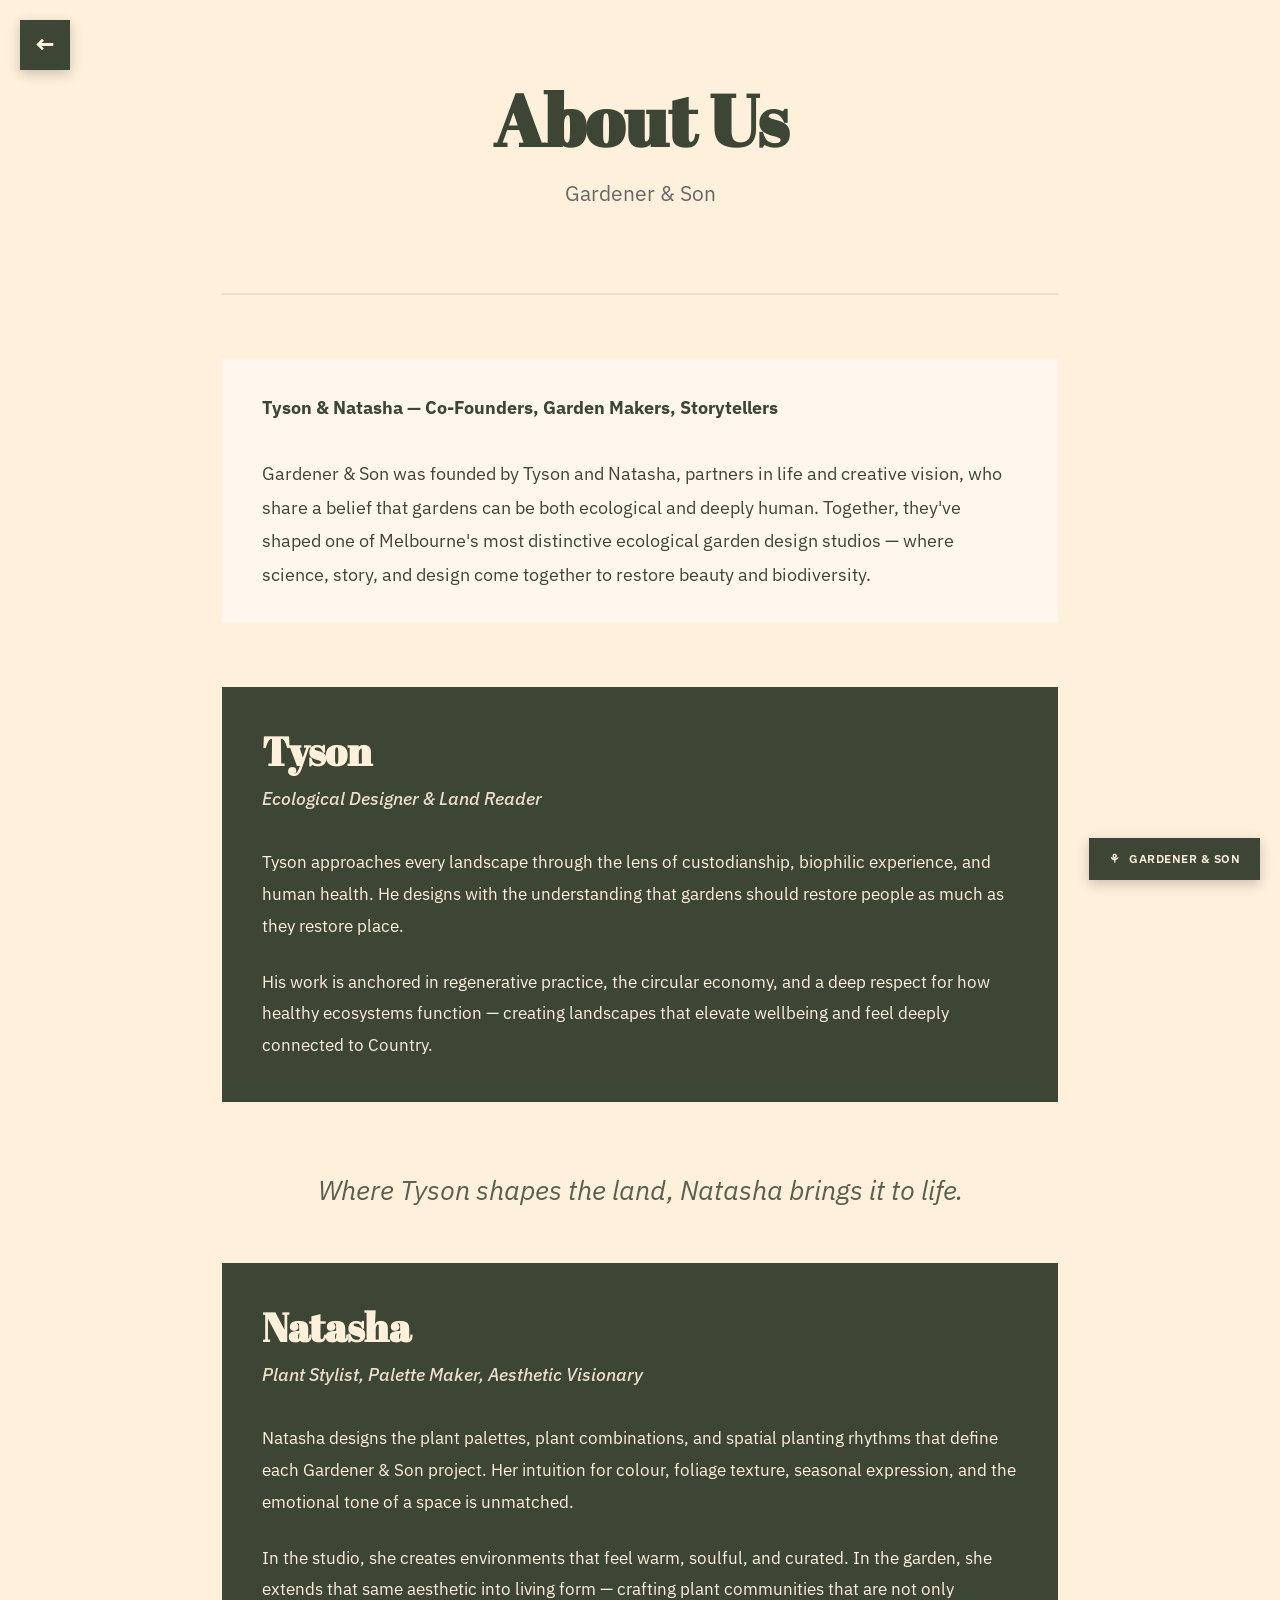
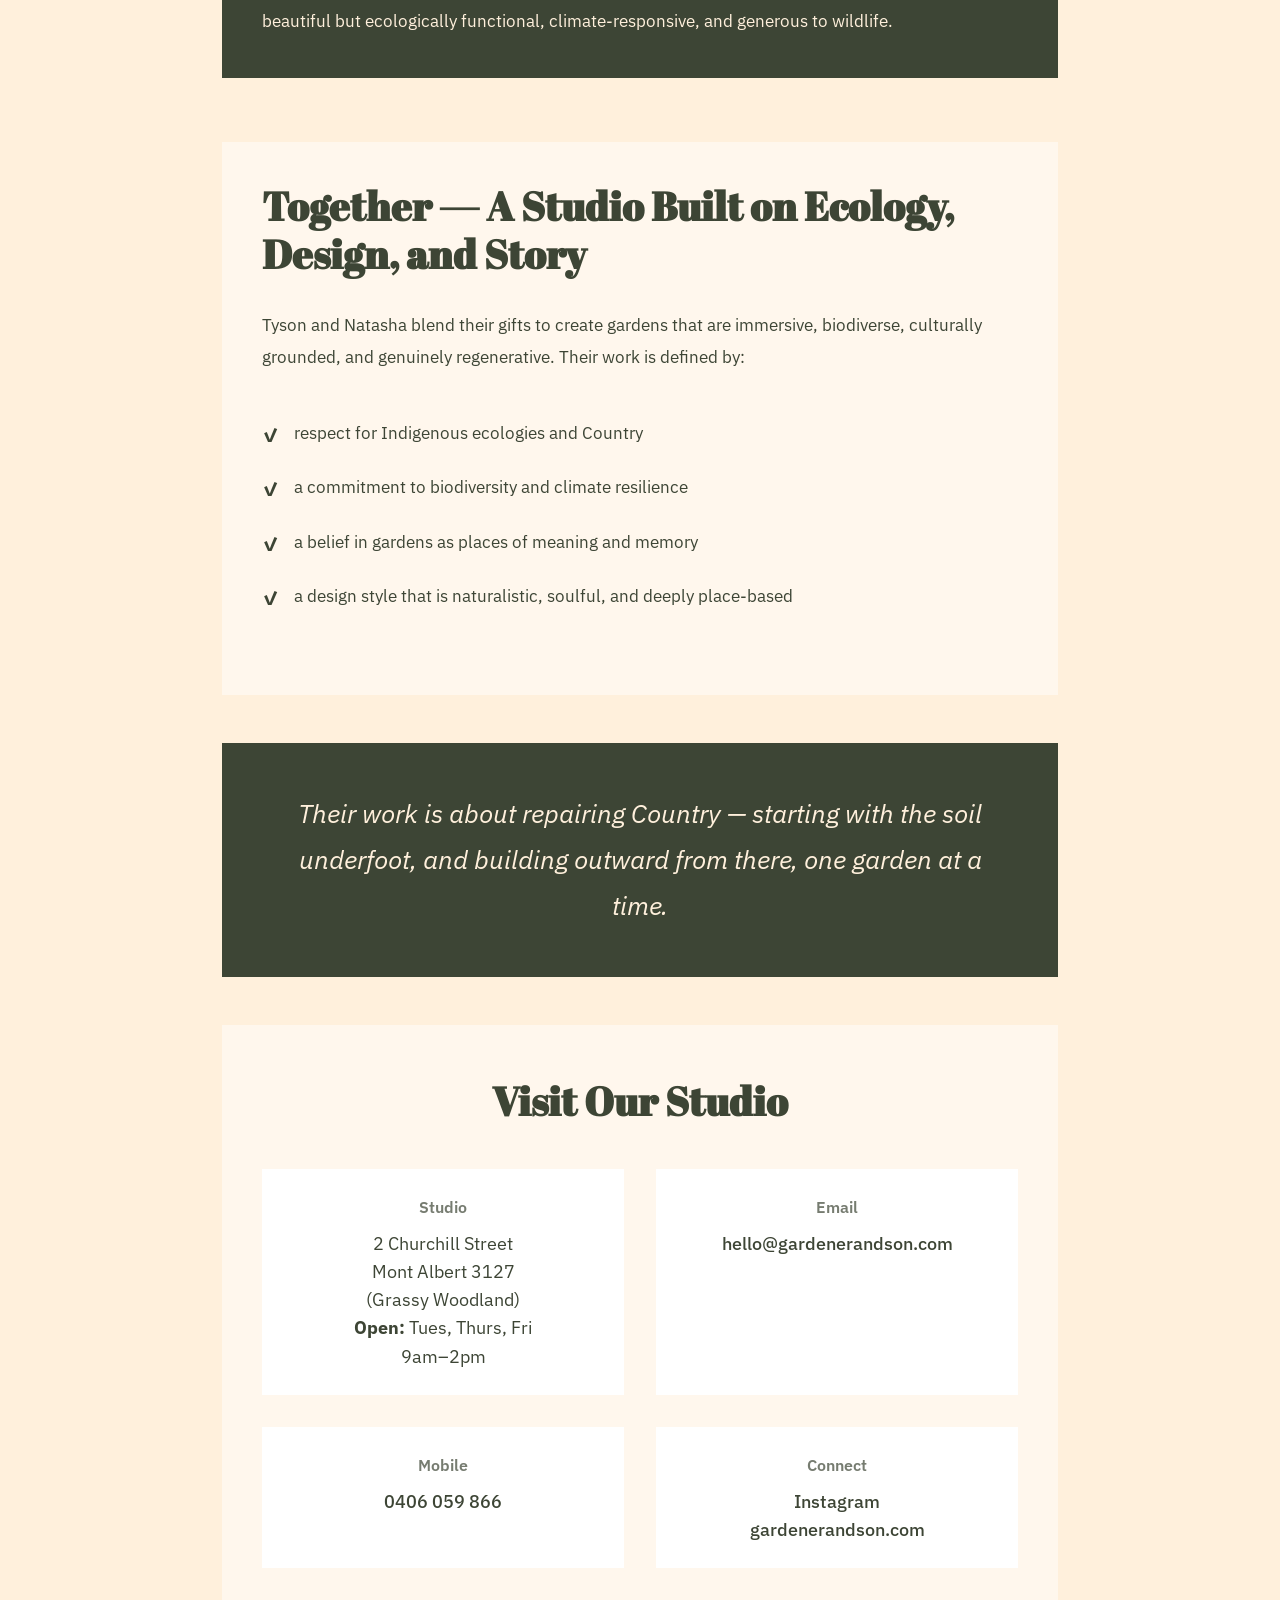
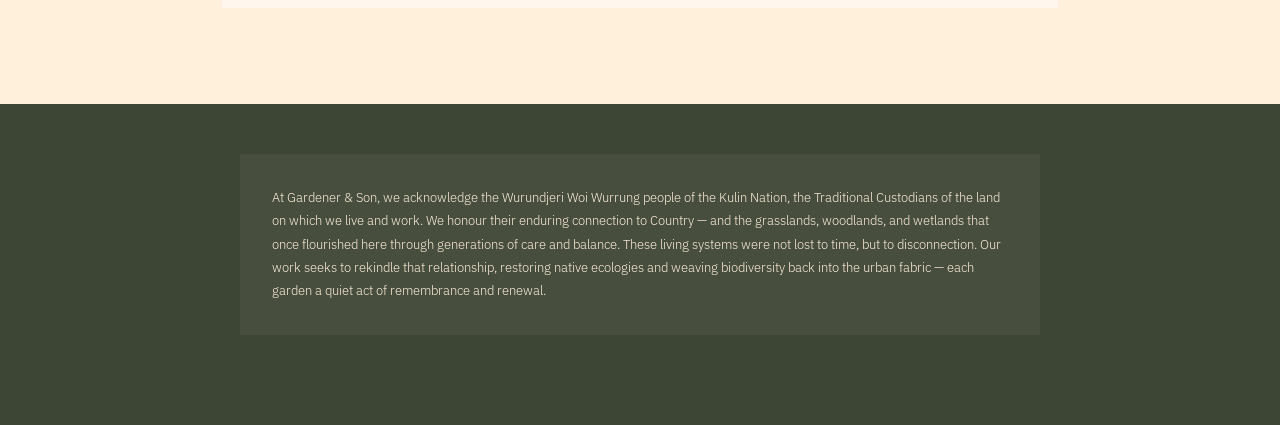
==== commit d82436cc: "Fix voice violations across index, explore, about, contact (Brand Fix) - 'in harmony with' → 'co-evo" ====
--- a/about.html
+++ b/about.html
@@ -470,7 +470,7 @@
     </div>
 
     <div class="vision">
-      <p>Their vision is simple: To make biodiversity mainstream — one garden, one story, one community at a time.</p>
+      <p>Their work is about repairing Country — starting with the soil underfoot, and building outward from there, one garden at a time.</p>
     </div>
 
     <div class="contact-info-section">
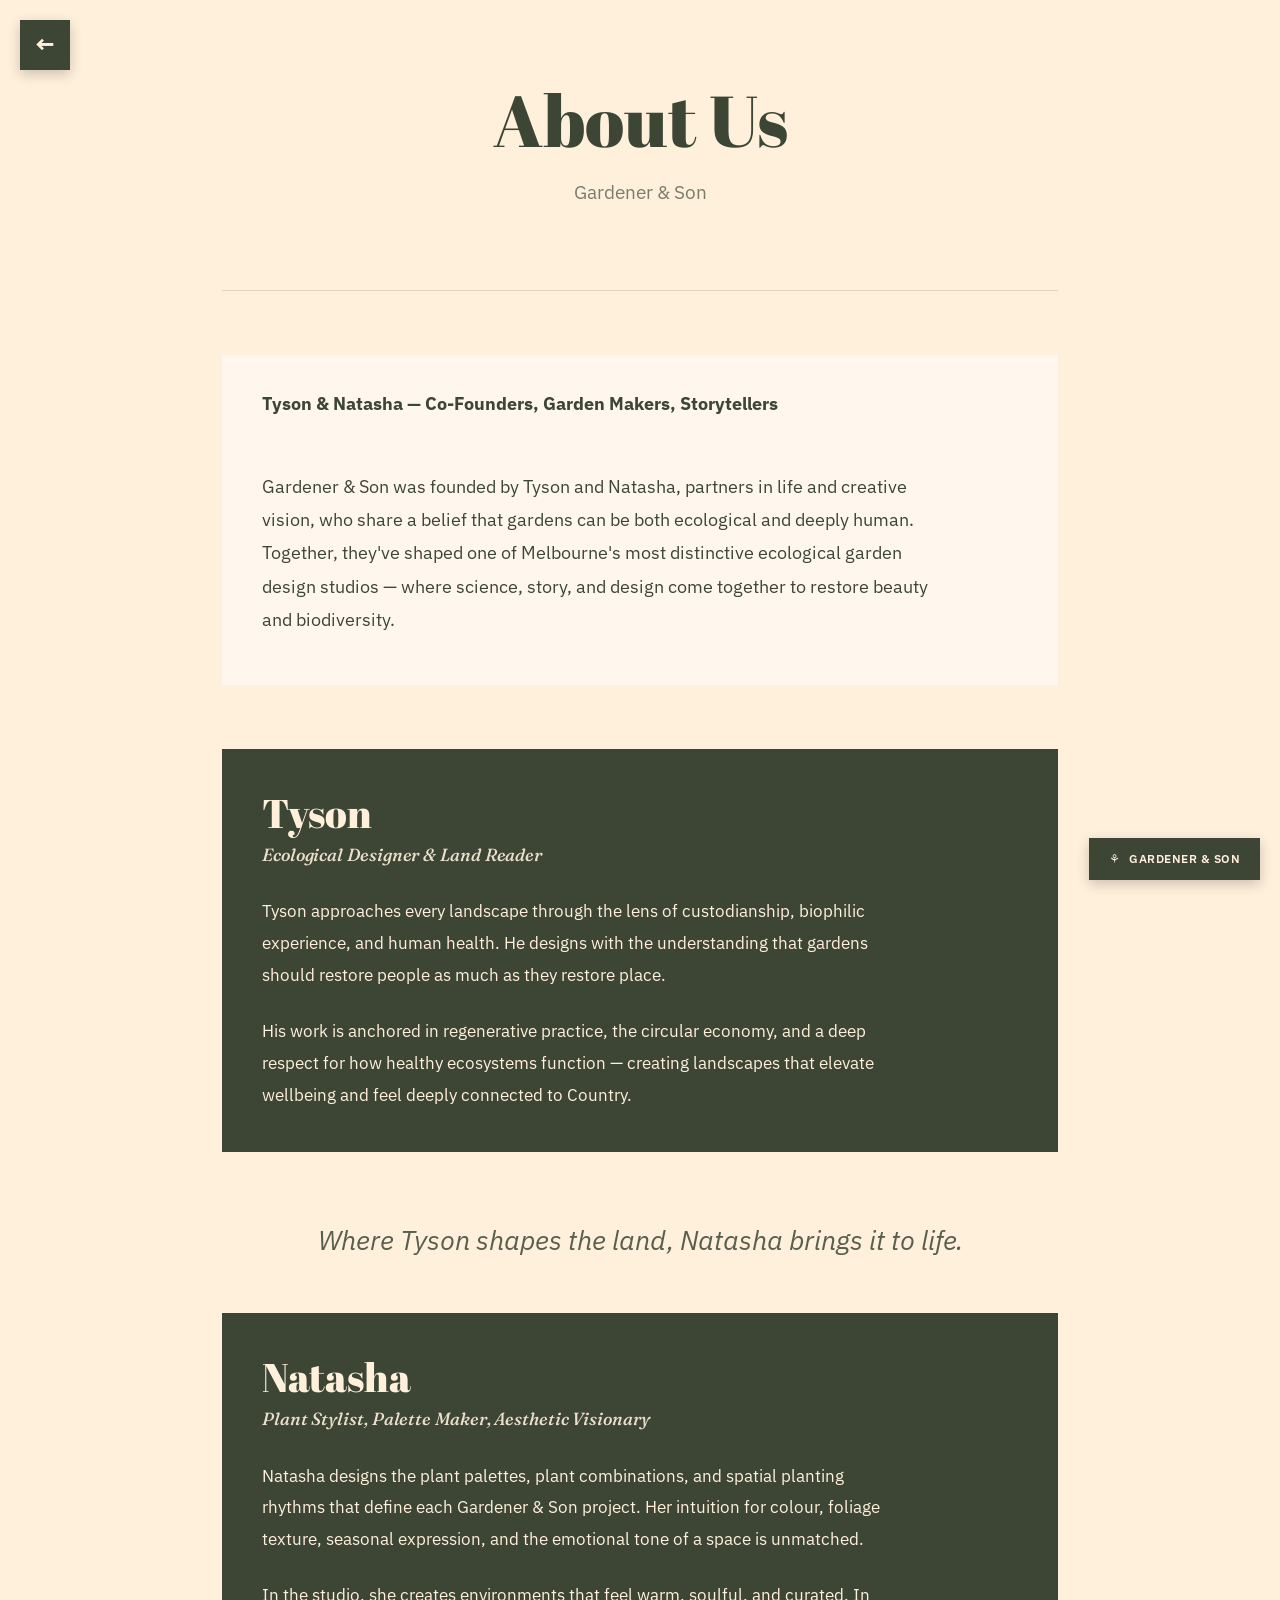
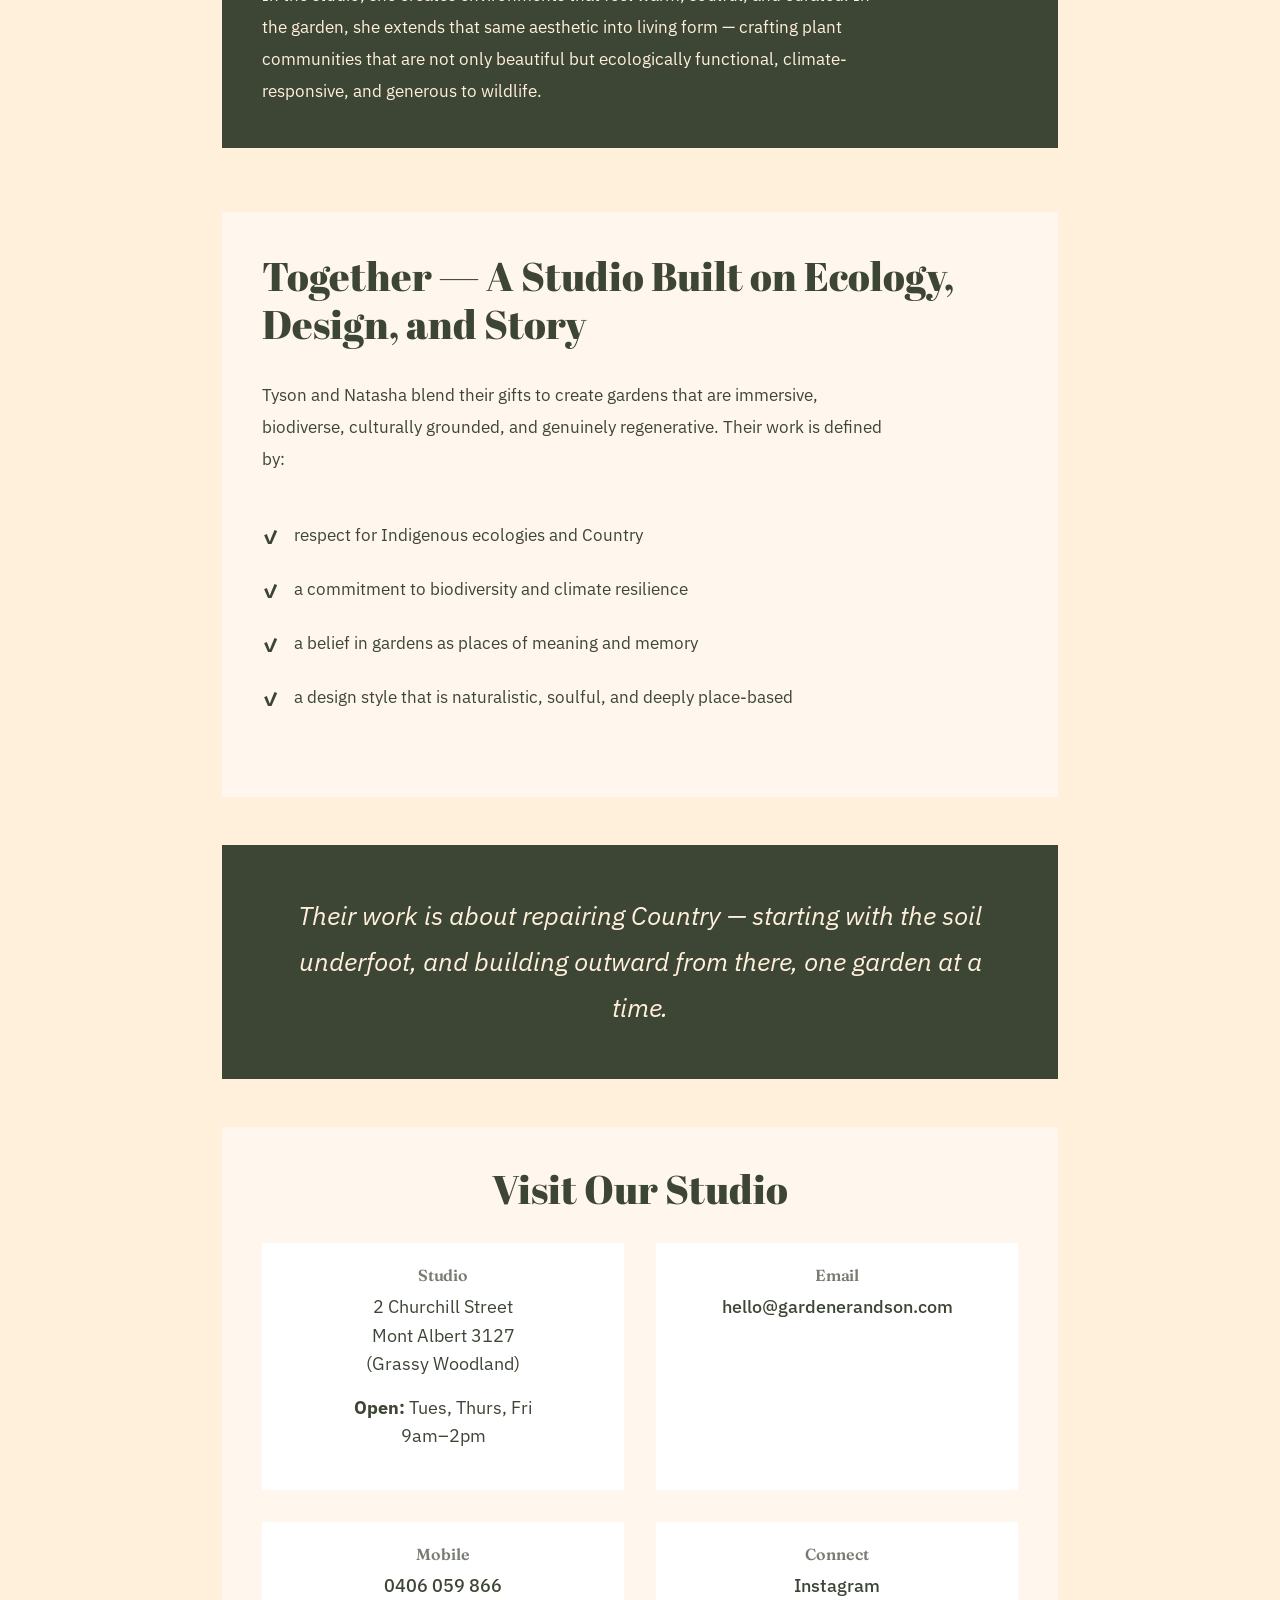
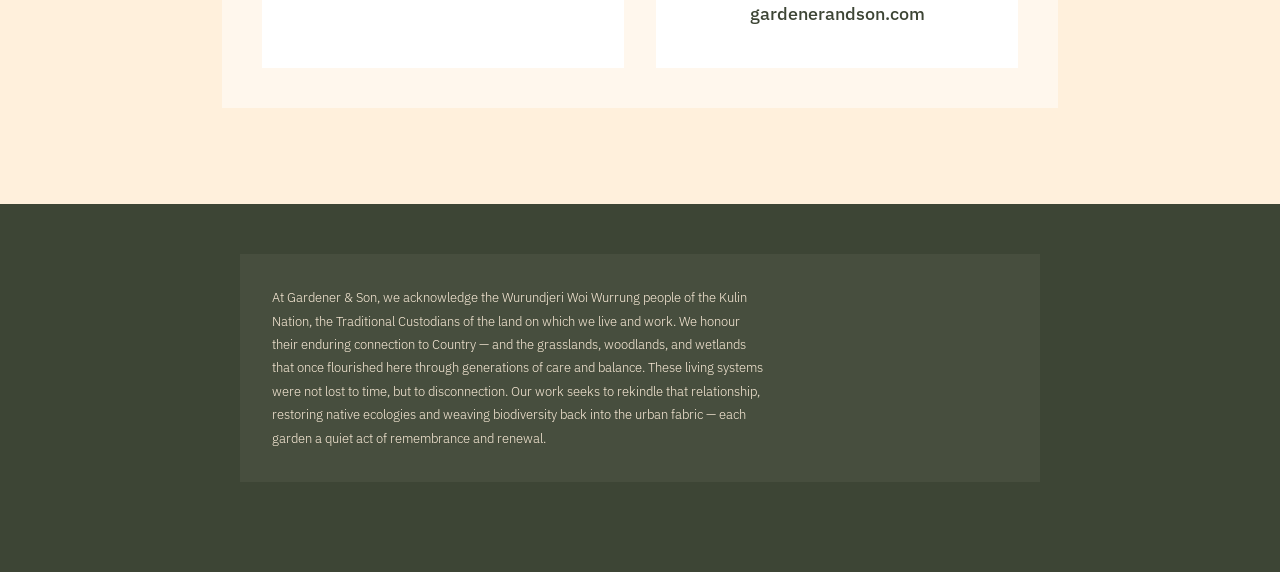
==== commit d8d7107f: "Step 4b: Link brand.css to about.html, strip shared inline rules Removed from inline block (409 line" ====
--- a/about.html
+++ b/about.html
@@ -13,203 +13,69 @@
   <link rel="apple-touch-icon" href="icon-192.png">
   
   <title>About Us | Gardener & Son</title>
-  <link
-    href="https://fonts.googleapis.com/css2?family=Abril+Fatface&family=IBM+Plex+Sans:wght@300;400;500;600;700&family=IBM+Plex+Mono:wght@300;400;500;700&display=swap"
-    rel="stylesheet"
-  />
+  <link rel="stylesheet" href="/assets/brand.css">
   <style>
-    * {
-      margin: 0;
-      padding: 0;
-      box-sizing: border-box;
-    }
-
-    body {
-      font-family: "IBM Plex Sans", sans-serif;
-      background-color: #fff0dc;
-      color: #3d4535;
-      line-height: 1.8;
-      -webkit-font-smoothing: antialiased;
-      -moz-osx-font-smoothing: grayscale;
-    }
-
-    /* Back Button */
-    .back-button {
-      position: fixed;
-      top: 20px;
-      left: 20px;
-      z-index: 1000;
-      width: 50px;
-      height: 50px;
-      background-color: #3d4535;
-      border-radius: 0;
-      display: flex;
-      justify-content: center;
-      align-items: center;
-      cursor: pointer;
-      transition: all 0.3s ease;
-      box-shadow: 0 4px 12px rgba(0, 0, 0, 0.2);
-      text-decoration: none;
-      color: #fff0dc;
-      font-size: 24px;
-      font-weight: bold;
-    }
-
-    .back-button:hover {
-      transform: scale(1.05);
-      background-color: #2f3928;
-    }
-
-    /* Brand Badge */
-    .brand-badge {
-      position: fixed;
-      bottom: 20px;
-      right: 20px;
-      background-color: #3d4535;
-      color: #fff0dc;
-      padding: 10px 20px;
-      border-radius: 0;
-      font-size: 0.75rem;
-      font-weight: 600;
-      text-decoration: none;
-      box-shadow: 0 4px 12px rgba(0, 0, 0, 0.2);
-      z-index: 999;
-      transition: all 0.3s ease;
-      letter-spacing: 0.5px;
-      text-transform: uppercase;
-    }
-
-    .brand-badge:hover {
-      transform: scale(1.05);
-      box-shadow: 0 6px 16px rgba(0, 0, 0, 0.3);
-    }
-
-    .brand-badge::before {
-      content: "⚘ ";
-      margin-right: 5px;
-    }
-
-    /* Container */
-    .container {
-      max-width: 900px;
-      margin: 0 auto;
-      padding: 5rem 2rem 3rem;
-    }
-
-    /* Hero Section */
-    .hero {
-      text-align: center;
-      margin-bottom: 4rem;
-      padding-bottom: 3rem;
-      border-bottom: 2px solid rgba(61, 69, 53, 0.1);
-    }
-
-    h1 {
-      font-family: "Abril Fatface", serif;
-      font-size: clamp(2.5rem, 8vw, 4.5rem);
-      color: #3d4535;
-      margin-bottom: 1rem;
-      letter-spacing: 0px;
-      line-height: 1.1;
-    }
-
-    .subtitle {
-      font-size: clamp(1rem, 2.5vw, 1.3rem);
-      color: #666;
-      font-weight: 400;
-      margin-bottom: 2rem;
-    }
-
-    /* Intro Section */
+    .container { max-width: 900px; }
+
     .intro {
       background: rgba(255, 255, 255, 0.5);
       padding: 2rem 2.5rem;
-      border-radius: 0;
       margin-bottom: 4rem;
       font-size: 1.1rem;
       line-height: 1.9;
     }
 
-    /* Profile Sections */
     .profile {
       margin-bottom: 4rem;
       padding: 2.5rem;
-      background-color: #3d4535;
-      color: #fff0dc;
-      border-radius: 0;
+      background-color: var(--green);
+      color: var(--beige);
     }
 
     .profile h2 {
-      font-family: "Abril Fatface", serif;
+      font-family: var(--font-hero);
       font-size: clamp(1.8rem, 5vw, 2.5rem);
       margin-bottom: 0.5rem;
-      letter-spacing: 0px;
+      letter-spacing: 0;
       line-height: 1.2;
     }
 
-    .profile h3 {
-      font-size: 1.1rem;
-      font-weight: 500;
-      margin-bottom: 2rem;
-      opacity: 0.9;
-      font-style: italic;
-    }
-
-    .profile p {
-      font-size: 1.05rem;
-      line-height: 1.9;
-      margin-bottom: 1.5rem;
-    }
-
-    .profile p:last-child {
-      margin-bottom: 0;
-    }
-
-    /* Transition text between profiles */
+    .profile h3 { font-size: 1.1rem; font-weight: 500; margin-bottom: 2rem; opacity: 0.9; font-style: italic; }
+    .profile p { font-size: 1.05rem; line-height: 1.9; margin-bottom: 1.5rem; }
+    .profile p:last-child { margin-bottom: 0; }
+
     .transition-text {
       text-align: center;
       font-size: clamp(1.3rem, 3vw, 1.7rem);
       font-style: italic;
-      color: #3d4535;
+      color: var(--ink);
       margin: 3rem 0;
       padding: 0 2rem;
       opacity: 0.85;
     }
 
-    /* Together Section */
     .together {
       background: rgba(255, 255, 255, 0.5);
       padding: 2.5rem;
-      border-radius: 0;
       margin-bottom: 3rem;
     }
 
     .together h2 {
-      font-family: "Abril Fatface", serif;
+      font-family: var(--font-hero);
       font-size: clamp(1.8rem, 5vw, 2.5rem);
-      color: #3d4535;
+      color: var(--ink);
       margin-bottom: 2rem;
-      letter-spacing: 0px;
+      letter-spacing: 0;
       line-height: 1.2;
     }
 
-    .together p {
-      font-size: 1.05rem;
-      line-height: 1.9;
-      margin-bottom: 1.5rem;
-    }
-
-    .together ul {
-      list-style: none;
-      padding: 0;
-      margin: 2rem 0;
-    }
+    .together p { font-size: 1.05rem; line-height: 1.9; margin-bottom: 1.5rem; }
+    .together ul { list-style: none; padding: 0; margin: 2rem 0; }
 
     .together ul li {
       font-size: 1.05rem;
       line-height: 1.8;
-      padding: 0.75rem 0;
-      padding-left: 2rem;
+      padding: 0.75rem 0 0.75rem 2rem;
       position: relative;
     }
 
@@ -217,18 +83,16 @@
       content: "✓";
       position: absolute;
       left: 0;
-      color: #3d4535;
+      color: var(--ink);
       font-weight: bold;
       font-size: 1.2rem;
     }
 
-    /* Vision */
     .vision {
       text-align: center;
       padding: 3rem 2rem;
-      background-color: #3d4535;
-      color: #fff0dc;
-      border-radius: 0;
+      background-color: var(--green);
+      color: var(--beige);
       margin-bottom: 3rem;
     }
 
@@ -240,21 +104,19 @@
       margin: 0 auto;
     }
 
-    /* Contact Info Section */
     .contact-info-section {
       background: rgba(255, 255, 255, 0.5);
       padding: 2.5rem;
-      border-radius: 0;
       margin-bottom: 3rem;
       text-align: center;
     }
 
     .contact-info-section h2 {
-      font-family: "Abril Fatface", serif;
+      font-family: var(--font-hero);
       font-size: clamp(1.8rem, 5vw, 2.5rem);
-      color: #3d4535;
+      color: var(--ink);
       margin-bottom: 2rem;
-      letter-spacing: 0px;
+      letter-spacing: 0;
     }
 
     .contact-details {
@@ -264,166 +126,22 @@
       margin-top: 2rem;
     }
 
-    .contact-item {
-      padding: 1.5rem;
-      background: white;
-      border-radius: 0;
-    }
-
-    .contact-item h3 {
-      font-size: 1rem;
-      font-weight: 600;
-      margin-bottom: 0.5rem;
-      opacity: 0.7;
-    }
-
-    .contact-item p {
-      font-size: 1.1rem;
-      line-height: 1.6;
-    }
-
-    .contact-item a {
-      color: #3d4535;
-      text-decoration: none;
-      font-weight: 500;
-    }
-
-    .contact-item a:hover {
-      opacity: 0.7;
-    }
-
-    /* Footer - matching evc-map page exactly */
-    footer {
-      margin-top: 0;
-      padding: 50px 20px;
-      background-color: #3d4535;
-      color: #fff0dc;
-      text-align: center;
-    }
-
-    footer .acknowledgement {
-      max-width: 800px;
-      margin: 0 auto;
-      padding: 2rem;
-      background-color: rgba(255, 240, 220, 0.05);
-      border-radius: 0;
-      text-align: left;
-      line-height: 1.8;
-    }
-
-    footer .acknowledgement p {
-      font-size: 13px;
-      line-height: 1.8;
-      margin-bottom: 30px;
-      font-weight: 300;
-    }
-
-    footer .acknowledgement p:last-child {
-      margin-bottom: 0;
-    }
-
-    footer > p {
-      margin-top: 40px;
-      font-size: 12px;
-      opacity: 0.8;
-    }
-
-    footer a {
-      color: #fff0dc;
-      text-decoration: underline;
-      transition: opacity 0.2s ease;
-    }
-
-    footer a:hover {
-      opacity: 0.8;
-    }
-
-
-
-    /* Responsive */
+    .contact-item { padding: 1.5rem; background: white; }
+    .contact-item h3 { font-size: 1rem; font-weight: 600; margin-bottom: 0.5rem; opacity: 0.7; }
+    .contact-item p { font-size: 1.1rem; line-height: 1.6; }
+    .contact-item a { color: var(--ink); text-decoration: none; font-weight: 500; }
+    .contact-item a:hover { opacity: 0.7; }
+
     @media (max-width: 768px) {
-      .container {
-        padding: 4rem 1.5rem 2rem;
-      }
-
-      .intro, .profile, .together, .contact-info-section {
-        padding: 1.5rem;
-      }
-
-      .profile h3 {
-        font-size: 1rem;
-      }
-
-      .transition-text {
-        font-size: 1.2rem;
-        margin: 2rem 0;
-      }
-
-      .back-button {
-        width: 45px;
-        height: 45px;
-        font-size: 20px;
-      }
-
-      .brand-badge {
-        bottom: 15px;
-        right: 15px;
-        font-size: 0.7rem;
-        padding: 8px 16px;
-      }
-
-      .contact-details {
-        grid-template-columns: 1fr;
-        gap: 1rem;
-      }
-
-      footer {
-        padding: 40px 15px;
-      }
-
-      footer .acknowledgement {
-        padding: 1.5rem;
-        margin: 0 auto;
-      }
-
-      footer .acknowledgement p {
-        font-size: 14px;
-        line-height: 1.7;
-        margin-bottom: 20px;
-      }
-
-      footer > p {
-        font-size: 13px;
-        margin-top: 30px;
-        padding: 0 10px;
-      }
+      .intro, .profile, .together, .contact-info-section { padding: 1.5rem; }
+      .profile h3 { font-size: 1rem; }
+      .transition-text { font-size: 1.2rem; margin: 2rem 0; }
+      .contact-details { grid-template-columns: 1fr; gap: 1rem; }
     }
 
     @media (max-width: 480px) {
-      .container {
-        padding: 3.5rem 1rem 2rem;
-      }
-
-      .intro, .profile, .together, .contact-info-section {
-        padding: 1.2rem;
-      }
-
-      .transition-text {
-        font-size: 1.1rem;
-      }
-
-      footer .acknowledgement {
-        padding: 1.2rem;
-      }
-
-      footer .acknowledgement p {
-        font-size: 13px;
-        margin-bottom: 15px;
-      }
-
-      footer > p {
-        font-size: 12px;
-      }
+      .intro, .profile, .together, .contact-info-section { padding: 1.2rem; }
+      .transition-text { font-size: 1.1rem; }
     }
   </style>
 </head>
--- a/assets/brand.css
+++ b/assets/brand.css
@@ -0,0 +1,500 @@
+/* ==========================================================================
+   Gardener & Son — shared brand stylesheet
+   findmyecologicalgarden.com
+   Tokens + primitives only. No page-specific layout lives here.
+   Link from every page as:  <link rel="stylesheet" href="/assets/brand.css">
+   ========================================================================== */
+
+/* --------------------------------------------------------------------------
+   1. Fonts
+   Abril Fatface — hero only, once per page, never below the fold.
+   Fraunces      — editorial display (section heads, pull quotes, cards).
+   IBM Plex Sans — body.
+   IBM Plex Mono — labels, botanical names, numerals, codes.
+   -------------------------------------------------------------------------- */
+@import url('https://fonts.googleapis.com/css2?family=Abril+Fatface&family=Fraunces:ital,opsz,wght@0,9..144,400;0,9..144,600;1,9..144,400&family=IBM+Plex+Mono:ital,wght@0,400;0,500;1,400&family=IBM+Plex+Sans:ital,wght@0,400;0,500;0,600;1,400&display=swap');
+
+/* --------------------------------------------------------------------------
+   2. Tokens
+   -------------------------------------------------------------------------- */
+:root {
+  /* Core palette */
+  --green:         #3d4535;   /* Gardener Green */
+  --beige:         #fff0dc;   /* Nostalgic Beige */
+  --beige-deep:    #f7e8cf;   /* deeper beige for the middle section band */
+  --signal:        #7C9A52;   /* Signal Green — the accent role */
+  --signal-hover:  #6A8544;
+  --brass:         #B49A63;   /* Dry Grass Brass — dividers/accents on LIGHT backgrounds only */
+
+  /* Derived text colours */
+  --ink:           var(--green);
+  --ink-muted:     rgba(61, 69, 53, 0.68);
+  --ink-faint:     rgba(61, 69, 53, 0.42);
+  --ink-invert:    var(--beige);
+  --ink-invert-muted: rgba(255, 240, 220, 0.70);
+
+  /* Hairlines */
+  --rule:          rgba(61, 69, 53, 0.16);
+  --rule-invert:   rgba(255, 240, 220, 0.20);
+  --wash-invert:   rgba(255, 240, 220, 0.05);
+
+  /* Type */
+  --font-hero:     'Abril Fatface', Georgia, serif;
+  --font-display:  'Fraunces', Georgia, serif;
+  --font-body:     'IBM Plex Sans', system-ui, -apple-system, sans-serif;
+  --font-mono:     'IBM Plex Mono', ui-monospace, monospace;
+
+  /* Scale */
+  --step--1: clamp(0.78rem, 0.76rem + 0.10vw, 0.84rem);
+  --step-0:  clamp(1.00rem, 0.97rem + 0.15vw, 1.09rem);
+  --step-1:  clamp(1.22rem, 1.15rem + 0.35vw, 1.45rem);
+  --step-2:  clamp(1.55rem, 1.40rem + 0.75vw, 2.10rem);
+  --step-3:  clamp(2.00rem, 1.70rem + 1.50vw, 3.10rem);
+  --step-4:  clamp(2.60rem, 2.00rem + 3.00vw, 5.20rem);
+
+  /* Space */
+  --gap-xs: 0.5rem;
+  --gap-s:  1rem;
+  --gap-m:  2rem;
+  --gap-l:  4rem;
+  --gap-xl: 7rem;
+  --measure: 62ch;
+  --shell: 1180px;
+
+  /* Structural */
+  --radius: 0;
+  --nav-h: 68px;
+}
+
+/* --------------------------------------------------------------------------
+   3. Reset + base
+   -------------------------------------------------------------------------- */
+*, *::before, *::after { margin: 0; padding: 0; box-sizing: border-box; border-radius: var(--radius); }
+
+html { -webkit-text-size-adjust: 100%; scroll-behavior: smooth; }
+
+body {
+  background: var(--beige);
+  color: var(--ink);
+  font-family: var(--font-body);
+  font-size: var(--step-0);
+  line-height: 1.8;
+  -webkit-font-smoothing: antialiased;
+  -moz-osx-font-smoothing: grayscale;
+}
+
+img, svg { max-width: 100%; display: block; }
+
+:focus-visible {
+  outline: 2px solid var(--signal);
+  outline-offset: 3px;
+}
+
+@media (prefers-reduced-motion: reduce) {
+  html { scroll-behavior: auto; }
+  *, *::before, *::after {
+    animation-duration: 0.01ms !important;
+    transition-duration: 0.01ms !important;
+  }
+}
+
+/* --------------------------------------------------------------------------
+   4. Type primitives
+   -------------------------------------------------------------------------- */
+.hero-title {
+  font-family: var(--font-hero);
+  font-size: var(--step-4);
+  font-weight: 400;
+  line-height: 0.98;
+  letter-spacing: -0.01em;
+  margin: 0;
+}
+
+h1, h2, h3, .display {
+  font-family: var(--font-display);
+  font-weight: 400;
+  line-height: 1.12;
+  letter-spacing: -0.005em;
+  margin: 0 0 var(--gap-s);
+}
+
+h1 { font-size: var(--step-3); }
+h2 { font-size: var(--step-2); }
+h3 { font-size: var(--step-1); }
+
+p { margin: 0 0 var(--gap-s); max-width: var(--measure); }
+
+.lede { font-size: var(--step-1); line-height: 1.45; color: var(--ink-muted); }
+
+em, .accent-italic {
+  font-family: var(--font-display);
+  font-style: italic;
+  color: var(--signal);
+  font-weight: 400;
+}
+
+.ampersand { font-family: var(--font-display); font-style: italic; color: var(--signal); }
+
+/* Labels, eyebrows, numerals, codes */
+.label, .eyebrow, .numeral, .code {
+  font-family: var(--font-mono);
+  font-size: var(--step--1);
+  letter-spacing: 0.14em;
+  text-transform: uppercase;
+  color: var(--ink-muted);
+}
+
+.eyebrow { display: block; margin-bottom: var(--gap-s); }
+
+/* Botanical names — the mono face earns its keep here.
+   Genus + species always italic mono, never sentence-cased by CSS. */
+.botanical {
+  font-family: var(--font-mono);
+  font-style: italic;
+  letter-spacing: 0;
+  text-transform: none;
+  color: var(--ink-muted);
+}
+
+.common-name {
+  font-family: var(--font-body);
+  font-weight: 500;
+  color: var(--ink);
+}
+
+/* --------------------------------------------------------------------------
+   5. Section rhythm — light / beige-deep / dark sandwich
+   Sections run edge to edge; .shell constrains the content.
+   -------------------------------------------------------------------------- */
+.section { padding: var(--gap-xl) var(--gap-m); position: relative; }
+
+.section-light      { background: var(--beige); color: var(--ink); }
+.section-beige-deep { background: var(--beige-deep); color: var(--ink); }
+
+.section-dark {
+  background: var(--green);
+  color: var(--ink-invert);
+}
+.section-dark h1, .section-dark h2, .section-dark h3 { color: var(--ink-invert); }
+.section-dark p { color: var(--ink-invert-muted); }
+.section-dark .label,
+.section-dark .eyebrow,
+.section-dark .botanical { color: var(--ink-invert-muted); }
+.section-dark hr, .section-dark .rule { background: var(--rule-invert); }
+
+.shell { max-width: var(--shell); margin-inline: auto; }
+.shell-narrow { max-width: 72ch; margin-inline: auto; }
+
+/* Noise texture — applied to dark sections, sits under content */
+.section-dark::before {
+  content: "";
+  position: absolute;
+  inset: 0;
+  pointer-events: none;
+  opacity: 0.055;
+  background-image: url("data:image/svg+xml,%3Csvg xmlns='http://www.w3.org/2000/svg' width='140' height='140'%3E%3Cfilter id='n'%3E%3CfeTurbulence type='fractalNoise' baseFrequency='0.85' numOctaves='3'/%3E%3C/filter%3E%3Crect width='140' height='140' filter='url(%23n)'/%3E%3C/svg%3E");
+}
+.section-dark > * { position: relative; z-index: 1; }
+
+/* --------------------------------------------------------------------------
+   6. Rules and dividers
+   Brass is a divider on light backgrounds only. Never body or label text.
+   -------------------------------------------------------------------------- */
+hr, .rule {
+  border: 0;
+  height: 1px;
+  background: var(--rule);
+  margin: var(--gap-m) 0;
+}
+
+.rule-brass { height: 1px; background: var(--brass); border: 0; margin: var(--gap-m) 0; }
+.section-dark .rule-brass { background: var(--rule-invert); }
+
+/* --------------------------------------------------------------------------
+   7. Buttons
+   Primary = Signal Green filled. Secondary = ghost outline.
+   -------------------------------------------------------------------------- */
+.btn-primary-action,
+.btn-secondary-action {
+  display: inline-flex;
+  align-items: center;
+  gap: var(--gap-xs);
+  font-family: var(--font-mono);
+  font-size: var(--step--1);
+  letter-spacing: 0.12em;
+  text-transform: uppercase;
+  padding: 0.95rem 1.6rem;
+  text-decoration: none;
+  cursor: pointer;
+  border: 1px solid transparent;
+  transition: background 160ms ease, color 160ms ease, border-color 160ms ease;
+}
+
+.btn-primary-action {
+  background: var(--signal);
+  color: var(--beige);
+  border-color: var(--signal);
+}
+.btn-primary-action:hover { background: var(--signal-hover); border-color: var(--signal-hover); }
+
+.btn-secondary-action {
+  background: transparent;
+  color: var(--ink);
+  border-color: var(--rule);
+}
+.btn-secondary-action:hover { border-color: var(--signal); color: var(--signal); }
+
+.section-dark .btn-secondary-action { color: var(--ink-invert); border-color: var(--rule-invert); }
+.section-dark .btn-secondary-action:hover { color: var(--signal); border-color: var(--signal); }
+
+/* --------------------------------------------------------------------------
+   8. Cards — accent bar on the leading edge
+   -------------------------------------------------------------------------- */
+.card {
+  background: transparent;
+  border-top: 2px solid var(--signal);
+  padding: var(--gap-m) 0 0;
+}
+.card + .card { margin-top: var(--gap-m); }
+
+.card-grid {
+  display: grid;
+  gap: var(--gap-m);
+  grid-template-columns: repeat(auto-fit, minmax(260px, 1fr));
+}
+
+/* --------------------------------------------------------------------------
+   9. Forms — inputs, gate, pre-order
+   -------------------------------------------------------------------------- */
+input, select, textarea, button { font: inherit; border-radius: var(--radius); }
+
+.field {
+  width: 100%;
+  padding: 0.9rem 1rem;
+  background: transparent;
+  border: 1px solid var(--rule);
+  color: var(--ink);
+  font-family: var(--font-body);
+}
+.field::placeholder { color: var(--ink-faint); }
+.field:focus { border-color: var(--signal); outline: none; }
+
+.section-dark .field { border-color: var(--rule-invert); color: var(--ink-invert); }
+.section-dark .field::placeholder { color: rgba(255, 240, 220, 0.45); }
+
+.field-label {
+  font-family: var(--font-mono);
+  font-size: var(--step--1);
+  letter-spacing: 0.14em;
+  text-transform: uppercase;
+  color: var(--ink-muted);
+  display: block;
+  margin-bottom: var(--gap-xs);
+}
+
+.field-error {
+  font-family: var(--font-mono);
+  font-size: var(--step--1);
+  color: var(--green);
+  border-left: 2px solid var(--brass);
+  padding-left: var(--gap-xs);
+  margin-top: var(--gap-xs);
+}
+
+/* --------------------------------------------------------------------------
+   10. Nav — sticky with scrolled state
+   -------------------------------------------------------------------------- */
+.nav {
+  position: sticky;
+  top: 0;
+  z-index: 50;
+  height: var(--nav-h);
+  display: flex;
+  align-items: center;
+  justify-content: space-between;
+  padding: 0 var(--gap-m);
+  background: transparent;
+  border-bottom: 1px solid transparent;
+  transition: background 200ms ease, border-color 200ms ease;
+}
+
+.nav.is-scrolled {
+  background: var(--beige);
+  border-bottom-color: var(--rule);
+}
+
+.nav a {
+  font-family: var(--font-mono);
+  font-size: var(--step--1);
+  letter-spacing: 0.12em;
+  text-transform: uppercase;
+  color: var(--ink);
+  text-decoration: none;
+}
+.nav a:hover { color: var(--signal); }
+
+/* --------------------------------------------------------------------------
+   11. Scroll reveal
+   Add .reveal in markup; JS adds .is-visible on intersection.
+   -------------------------------------------------------------------------- */
+.reveal {
+  opacity: 0;
+  transform: translateY(14px);
+  transition: opacity 620ms ease, transform 620ms ease;
+}
+.reveal.is-visible { opacity: 1; transform: none; }
+
+@media (prefers-reduced-motion: reduce) {
+  .reveal { opacity: 1; transform: none; }
+}
+
+/* --------------------------------------------------------------------------
+   12. Vendor escape hatch
+   Third-party widgets (map controls, autocomplete dropdowns) may need their
+   own radii. Wrap them in .vendor rather than loosening the global rule.
+   -------------------------------------------------------------------------- */
+.vendor, .vendor * { border-radius: revert; }
+
+/* --------------------------------------------------------------------------
+   13. Responsive
+   -------------------------------------------------------------------------- */
+@media (max-width: 720px) {
+  .section { padding: var(--gap-l) var(--gap-s); }
+  .nav { padding: 0 var(--gap-s); }
+}
+
+/* --------------------------------------------------------------------------
+   14. Components — shared rules extracted from page inline <style> blocks
+   -------------------------------------------------------------------------- */
+
+/* .container — text-width shell for static content pages (800px canonical).
+   about.html overrides to 900px in its own block. */
+.container {
+  max-width: 800px;
+  margin: 0 auto;
+  padding: 5rem 2rem 3rem;
+}
+
+/* .hero h1 — Abril Fatface scoped to .hero only.
+   about.html, contact.html, privacy.html all have h1 inside .hero already.
+   Bare h1 stays Fraunces per §4. explore.html and gate-test.html h1s
+   are functional headings and correctly inherit Fraunces. */
+.hero h1 {
+  font-family: var(--font-hero);
+  font-size: clamp(2.5rem, 8vw, 4.5rem);
+  line-height: 1.1;
+  letter-spacing: 0;
+}
+
+/* .subtitle — hero sub-copy on static pages. Not an alias of .lede. */
+.subtitle {
+  font-size: clamp(1rem, 2.5vw, 1.2rem);
+  color: var(--ink-muted);
+  line-height: 1.8;
+  max-width: 600px;
+  margin: 0 auto 2rem;
+}
+
+/* .brand-badge — fixed bottom-right G&S wordmark. */
+.brand-badge {
+  position: fixed;
+  bottom: 20px;
+  right: 20px;
+  background-color: var(--green);
+  color: var(--beige);
+  padding: 10px 20px;
+  font-size: 0.75rem;
+  font-weight: 600;
+  text-decoration: none;
+  box-shadow: 0 4px 12px rgba(0, 0, 0, 0.2);
+  z-index: 9998;
+  transition: all 0.3s ease;
+  letter-spacing: 0.5px;
+  text-transform: uppercase;
+}
+.brand-badge:hover { transform: scale(1.05); box-shadow: 0 6px 16px rgba(0, 0, 0, 0.3); }
+.brand-badge::before { content: "⚘ "; margin-right: 5px; }
+
+/* .hero — centred page intro block, static pages. */
+.hero {
+  text-align: center;
+  margin-bottom: 4rem;
+  padding-bottom: 3rem;
+  border-bottom: 1px solid var(--rule);
+}
+
+/* .back-button — fixed top-left nav return. */
+.back-button {
+  position: fixed;
+  top: 20px;
+  left: 20px;
+  z-index: 1000;
+  width: 50px;
+  height: 50px;
+  background-color: var(--green);
+  display: flex;
+  justify-content: center;
+  align-items: center;
+  cursor: pointer;
+  transition: all 0.3s ease;
+  box-shadow: 0 4px 12px rgba(0, 0, 0, 0.2);
+  text-decoration: none;
+  color: var(--beige);
+  font-size: 24px;
+  font-weight: bold;
+}
+.back-button:hover { transform: scale(1.05); background-color: #2f3928; }
+
+/* footer — verbatim from about.html (comment there: "matching evc-map page
+   exactly"). index.html footer is identical. */
+footer {
+  margin-top: 0;
+  padding: 50px 20px;
+  background-color: var(--green);
+  color: var(--beige);
+  text-align: center;
+}
+
+footer .acknowledgement {
+  max-width: 800px;
+  margin: 0 auto;
+  padding: 2rem;
+  background-color: var(--wash-invert);
+  text-align: left;
+  line-height: 1.8;
+}
+
+footer .acknowledgement p { font-size: 13px; line-height: 1.8; margin-bottom: 30px; font-weight: 300; }
+footer .acknowledgement p:last-child { margin-bottom: 0; }
+footer > p { margin-top: 40px; font-size: 12px; opacity: 0.8; }
+footer a { color: var(--beige); text-decoration: underline; transition: opacity 0.2s ease; }
+footer a:hover { opacity: 0.8; }
+
+@media (max-width: 768px) {
+  .container { padding: 4rem 1.5rem 2rem; }
+  footer { padding: 40px 15px; }
+  footer .acknowledgement { padding: 1.5rem; margin: 0 auto; }
+  footer .acknowledgement p { font-size: 14px; line-height: 1.7; margin-bottom: 20px; }
+  footer > p { font-size: 13px; margin-top: 30px; padding: 0 10px; }
+  .back-button { width: 45px; height: 45px; font-size: 20px; }
+  .brand-badge { bottom: 15px; right: 15px; font-size: 0.7rem; padding: 8px 16px; }
+}
+
+@media (max-width: 480px) {
+  .container { padding: 3.5rem 1rem 2rem; }
+  footer .acknowledgement { padding: 1.2rem; }
+  footer .acknowledgement p { font-size: 13px; margin-bottom: 15px; }
+  footer > p { font-size: 12px; }
+}
+
+/* Keyframes shared across index.html and explore.html.
+   bounce and fadeInUp are index-only — they stay in its inline block. */
+@keyframes fadeIn {
+  from { opacity: 0; }
+  to { opacity: 1; }
+}
+
+@keyframes slideUp {
+  from { transform: translateY(50px); opacity: 0; }
+  to { transform: translateY(0); opacity: 1; }
+}
